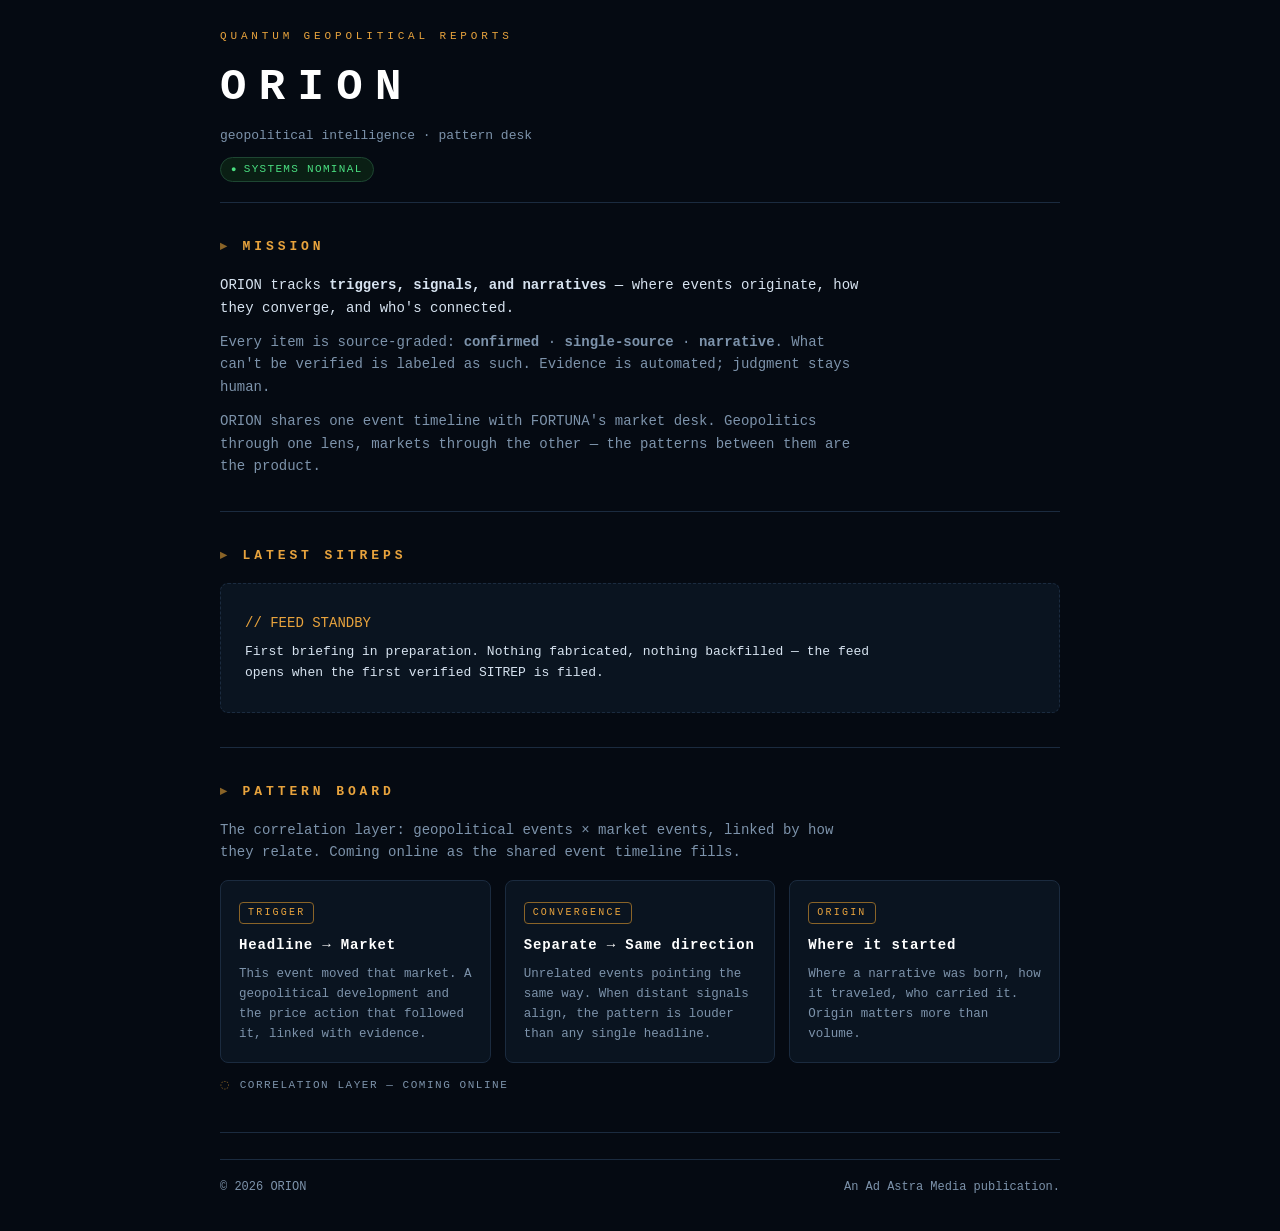
==== index.html @ d3eddeb1 "ORION skeleton: homepage, pattern board, contract, franchise analytics" ====
<!DOCTYPE html>
<html lang="en">
<head>
<meta charset="utf-8">
<meta name="viewport" content="width=device-width, initial-scale=1">
<title>ORION — Quantum Geopolitical Reports</title>
<meta name="description" content="ORION publishes Quantum Geopolitical Reports — tracking triggers, signals, and narratives, and the patterns between world events and market events.">
<link rel="canonical" href="https://ron-delhaye-studios.github.io/orion-reports/">
<meta property="og:title" content="ORION — Quantum Geopolitical Reports">
<meta property="og:description" content="Tracking triggers, signals, and narratives — where events originate, how they converge, who's connected.">
<meta property="og:type" content="website">
<meta property="og:url" content="https://ron-delhaye-studios.github.io/orion-reports/">
<meta property="og:site_name" content="ORION">
<meta name="twitter:card" content="summary">
<meta name="theme-color" content="#050a12">
<meta name="robots" content="index,follow">
<style>
:root{
  --bg:#050a12; --bg2:#0a1420; --line:#1b2b3f; --ink:#d7e3f0;
  --dim:#7d93ab; --amber:#e8a33d; --amber-dim:#8a6428; --green:#4ade80;
}
*{box-sizing:border-box;margin:0;padding:0}
body{background:var(--bg);color:var(--ink);
  font-family:ui-monospace,SFMono-Regular,Menlo,Consolas,monospace;
  line-height:1.6;min-height:100vh;display:flex;flex-direction:column}
.wrap{max-width:880px;margin:0 auto;padding:0 20px;width:100%}
/* masthead */
header{border-bottom:1px solid var(--line);padding:28px 0 20px}
.kicker{color:var(--amber);font-size:11px;letter-spacing:.35em;text-transform:uppercase}
h1{font-size:44px;letter-spacing:.28em;margin:6px 0 4px;color:#fff}
.sub{color:var(--dim);font-size:13px}
.status{display:inline-block;margin-top:10px;font-size:11px;color:var(--green);
  border:1px solid #1e4632;background:#0a1f14;padding:3px 10px;border-radius:20px;
  letter-spacing:.12em}
.status::before{content:"●";margin-right:6px;font-size:9px}
/* sections */
section{padding:34px 0;border-bottom:1px solid var(--line)}
h2{font-size:13px;letter-spacing:.3em;text-transform:uppercase;color:var(--amber);
  margin-bottom:16px}
h2::before{content:"▸ ";color:var(--amber-dim)}
p{font-size:14px;color:var(--ink);max-width:640px}
p+p{margin-top:12px}
.dim{color:var(--dim)}
/* empty state */
.empty{border:1px dashed var(--line);border-radius:8px;padding:28px 24px;
  background:var(--bg2);margin-top:8px}
.empty .t{color:var(--amber);font-size:14px;margin-bottom:8px}
.empty p{font-size:13px}
/* pattern board */
.board{display:grid;grid-template-columns:repeat(auto-fit,minmax(220px,1fr));
  gap:14px;margin-top:8px}
.card{border:1px solid var(--line);border-radius:8px;padding:18px;
  background:var(--bg2)}
.card .tag{display:inline-block;font-size:10px;letter-spacing:.22em;
  color:var(--amber);border:1px solid var(--amber-dim);border-radius:4px;
  padding:2px 8px;margin-bottom:10px;text-transform:uppercase}
.card h3{font-size:14px;color:#fff;margin-bottom:8px;letter-spacing:.06em}
.card p{font-size:12.5px;color:var(--dim)}
.badge{display:inline-block;margin-top:14px;font-size:11px;color:var(--dim);
  letter-spacing:.14em;text-transform:uppercase}
.badge::before{content:"◌ ";color:var(--amber-dim)}
/* footer */
footer{margin-top:auto;padding:26px 0 34px;color:var(--dim);font-size:12px}
footer .rule{border-top:1px solid var(--line);padding-top:18px;
  display:flex;justify-content:space-between;flex-wrap:wrap;gap:8px}
a{color:var(--amber)}
@media(max-width:560px){h1{font-size:32px;letter-spacing:.2em}}
</style>
<script src="assets/js/analytics-config.js" defer></script>
<script src="assets/js/analytics.js" defer></script>
</head>
<body>
<div class="wrap">

<header>
  <div class="kicker">Quantum Geopolitical Reports</div>
  <h1>ORION</h1>
  <div class="sub">geopolitical intelligence · pattern desk</div>
  <div><span class="status">SYSTEMS NOMINAL</span></div>
</header>

<section>
  <h2>Mission</h2>
  <p>ORION tracks <strong>triggers, signals, and narratives</strong> — where events originate, how they converge, and who's connected.</p>
  <p class="dim">Every item is source-graded: <strong>confirmed</strong> · <strong>single-source</strong> · <strong>narrative</strong>. What can't be verified is labeled as such. Evidence is automated; judgment stays human.</p>
  <p class="dim">ORION shares one event timeline with FORTUNA's market desk. Geopolitics through one lens, markets through the other — the patterns between them are the product.</p>
</section>

<section>
  <h2>Latest SITREPs</h2>
  <div class="empty">
    <div class="t">// FEED STANDBY</div>
    <p>First briefing in preparation. Nothing fabricated, nothing backfilled — the feed opens when the first verified SITREP is filed.</p>
  </div>
</section>

<section>
  <h2>Pattern Board</h2>
  <p class="dim" style="margin-bottom:16px">The correlation layer: geopolitical events × market events, linked by how they relate. Coming online as the shared event timeline fills.</p>
  <div class="board">
    <div class="card">
      <span class="tag">Trigger</span>
      <h3>Headline → Market</h3>
      <p>This event moved that market. A geopolitical development and the price action that followed it, linked with evidence.</p>
    </div>
    <div class="card">
      <span class="tag">Convergence</span>
      <h3>Separate → Same direction</h3>
      <p>Unrelated events pointing the same way. When distant signals align, the pattern is louder than any single headline.</p>
    </div>
    <div class="card">
      <span class="tag">Origin</span>
      <h3>Where it started</h3>
      <p>Where a narrative was born, how it traveled, who carried it. Origin matters more than volume.</p>
    </div>
  </div>
  <div><span class="badge">Correlation layer — coming online</span></div>
</section>

</div>
<footer>
  <div class="wrap">
    <div class="rule">
      <span>© 2026 ORION</span>
      <span>An Ad Astra Media publication.</span>
    </div>
  </div>
</footer>
</body>
</html>
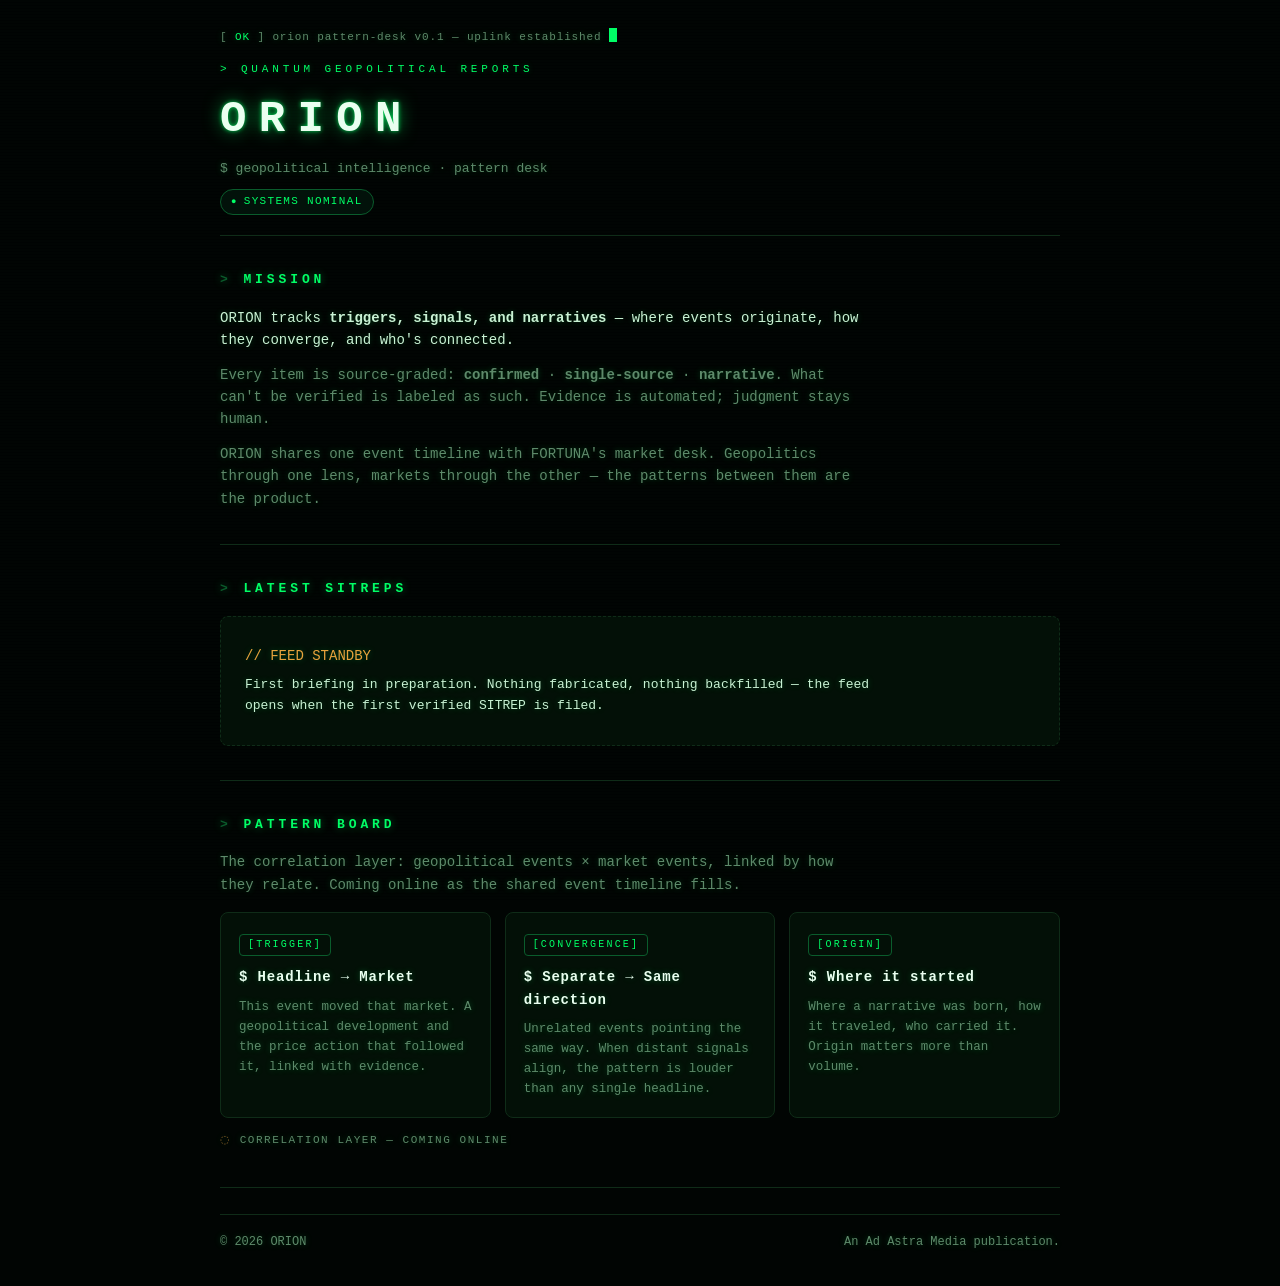
==== commit 12fbff22: "Matrix restyle: digital rain canvas, green phosphor terminal aesthetic" ====
--- a/index.html
+++ b/index.html
@@ -16,28 +16,45 @@
 <meta name="robots" content="index,follow">
 <style>
 :root{
-  --bg:#050a12; --bg2:#0a1420; --line:#1b2b3f; --ink:#d7e3f0;
-  --dim:#7d93ab; --amber:#e8a33d; --amber-dim:#8a6428; --green:#4ade80;
+  --bg:#010503; --bg2:#031007; --line:#0f2c18; --ink:#c9f2d4;
+  --dim:#5d8a6a; --amber:#e8a33d; --amber-dim:#8a6428; --green:#00ff66;
+  --green-dim:#0a5c2c;
 }
 *{box-sizing:border-box;margin:0;padding:0}
-body{background:var(--bg);color:var(--ink);
-  font-family:ui-monospace,SFMono-Regular,Menlo,Consolas,monospace;
-  line-height:1.6;min-height:100vh;display:flex;flex-direction:column}
+html{background:var(--bg)}
+body{background:transparent;color:var(--ink);
+  font-family:ui-monospace,SFMono-Regular,Menlo,Consolas,"Liberation Mono",monospace;
+  line-height:1.6;min-height:100vh;display:flex;flex-direction:column;
+  text-shadow:0 0 6px rgba(0,255,102,.25)}
+/* digital rain */
+#rain{position:fixed;inset:0;z-index:-2;opacity:.5}
+body::after{content:"";position:fixed;inset:0;z-index:-1;pointer-events:none;
+  background:repeating-linear-gradient(0deg,rgba(0,0,0,.22) 0 1px,transparent 1px 3px)}
 .wrap{max-width:880px;margin:0 auto;padding:0 20px;width:100%}
+/* boot line */
+.boot{font-size:11px;color:var(--dim);letter-spacing:.08em;margin-bottom:14px}
+.boot .ok{color:var(--green)}
+.cursor{display:inline-block;width:8px;height:14px;background:var(--green);
+  vertical-align:-2px;animation:blink 1.1s steps(1) infinite}
+@keyframes blink{50%{opacity:0}}
+@media (prefers-reduced-motion:reduce){.cursor{animation:none}}
 /* masthead */
 header{border-bottom:1px solid var(--line);padding:28px 0 20px}
-.kicker{color:var(--amber);font-size:11px;letter-spacing:.35em;text-transform:uppercase}
-h1{font-size:44px;letter-spacing:.28em;margin:6px 0 4px;color:#fff}
+.kicker{color:var(--green);font-size:11px;letter-spacing:.35em;text-transform:uppercase}
+.kicker::before{content:"> "}
+h1{font-size:44px;letter-spacing:.28em;margin:6px 0 4px;color:#eafff0;
+  text-shadow:0 0 18px rgba(0,255,102,.55),0 0 4px rgba(0,255,102,.8)}
 .sub{color:var(--dim);font-size:13px}
+.sub::before{content:"$ "}
 .status{display:inline-block;margin-top:10px;font-size:11px;color:var(--green);
-  border:1px solid #1e4632;background:#0a1f14;padding:3px 10px;border-radius:20px;
-  letter-spacing:.12em}
+  border:1px solid var(--green-dim);background:#02120a;padding:3px 10px;border-radius:20px;
+  letter-spacing:.12em;text-shadow:none}
 .status::before{content:"●";margin-right:6px;font-size:9px}
 /* sections */
 section{padding:34px 0;border-bottom:1px solid var(--line)}
-h2{font-size:13px;letter-spacing:.3em;text-transform:uppercase;color:var(--amber);
-  margin-bottom:16px}
-h2::before{content:"▸ ";color:var(--amber-dim)}
+h2{font-size:13px;letter-spacing:.3em;text-transform:uppercase;color:var(--green);
+  margin-bottom:16px;text-shadow:0 0 8px rgba(0,255,102,.4)}
+h2::before{content:"> ";color:var(--green-dim)}
 p{font-size:14px;color:var(--ink);max-width:640px}
 p+p{margin-top:12px}
 .dim{color:var(--dim)}
@@ -52,9 +69,11 @@
 .card{border:1px solid var(--line);border-radius:8px;padding:18px;
   background:var(--bg2)}
 .card .tag{display:inline-block;font-size:10px;letter-spacing:.22em;
-  color:var(--amber);border:1px solid var(--amber-dim);border-radius:4px;
-  padding:2px 8px;margin-bottom:10px;text-transform:uppercase}
-.card h3{font-size:14px;color:#fff;margin-bottom:8px;letter-spacing:.06em}
+  color:var(--green);border:1px solid var(--green-dim);border-radius:4px;
+  padding:2px 8px;margin-bottom:10px;text-transform:uppercase;text-shadow:none}
+.card .tag::before{content:"["}.card .tag::after{content:"]"}
+.card h3{font-size:14px;color:#eafff0;margin-bottom:8px;letter-spacing:.06em}
+.card h3::before{content:"$ "}
 .card p{font-size:12.5px;color:var(--dim)}
 .badge{display:inline-block;margin-top:14px;font-size:11px;color:var(--dim);
   letter-spacing:.14em;text-transform:uppercase}
@@ -63,16 +82,45 @@
 footer{margin-top:auto;padding:26px 0 34px;color:var(--dim);font-size:12px}
 footer .rule{border-top:1px solid var(--line);padding-top:18px;
   display:flex;justify-content:space-between;flex-wrap:wrap;gap:8px}
-a{color:var(--amber)}
+a{color:var(--green)}
+::selection{background:var(--green-dim);color:#eafff0}
 @media(max-width:560px){h1{font-size:32px;letter-spacing:.2em}}
 </style>
+<script>
+/* digital rain — decorative, pauses when tab hidden or reduced-motion */
+(function(){
+  if(matchMedia("(prefers-reduced-motion: reduce)").matches) return;
+  var c=document.getElementById("rain"),x=c.getContext("2d"),drops,fs=14,chars="アイカサタナハマヤラワ0123456789$#*+=<>|",
+      W,H,timer=null;
+  function size(){W=c.width=innerWidth;H=c.height=innerHeight;
+    drops=Array(Math.ceil(W/fs)).fill(0).map(function(){return Math.random()*-50;});}
+  function draw(){
+    x.fillStyle="rgba(1,5,3,.08)";x.fillRect(0,0,W,H);
+    x.font=fs+"px monospace";
+    for(var i=0;i<drops.length;i++){
+      var ch=chars[Math.random()*chars.length|0];
+      x.fillStyle=i%9===0?"#eafff0":"#00c94f";
+      x.fillText(ch,i*fs,drops[i]*fs);
+      if(drops[i]*fs>H&&Math.random()>.976)drops[i]=0;
+      drops[i]++;
+    }
+  }
+  size();addEventListener("resize",size);
+  function go(){if(!timer)timer=setInterval(draw,66);}
+  function stop(){clearInterval(timer);timer=null;}
+  document.addEventListener("visibilitychange",function(){document.hidden?stop():go();});
+  go();
+})();
+</script>
 <script src="assets/js/analytics-config.js" defer></script>
 <script src="assets/js/analytics.js" defer></script>
 </head>
 <body>
+<canvas id="rain" aria-hidden="true"></canvas>
 <div class="wrap">
 
 <header>
+  <div class="boot">[ <span class="ok">OK</span> ] orion pattern-desk v0.1 — uplink established <span class="cursor"></span></div>
   <div class="kicker">Quantum Geopolitical Reports</div>
   <h1>ORION</h1>
   <div class="sub">geopolitical intelligence · pattern desk</div>
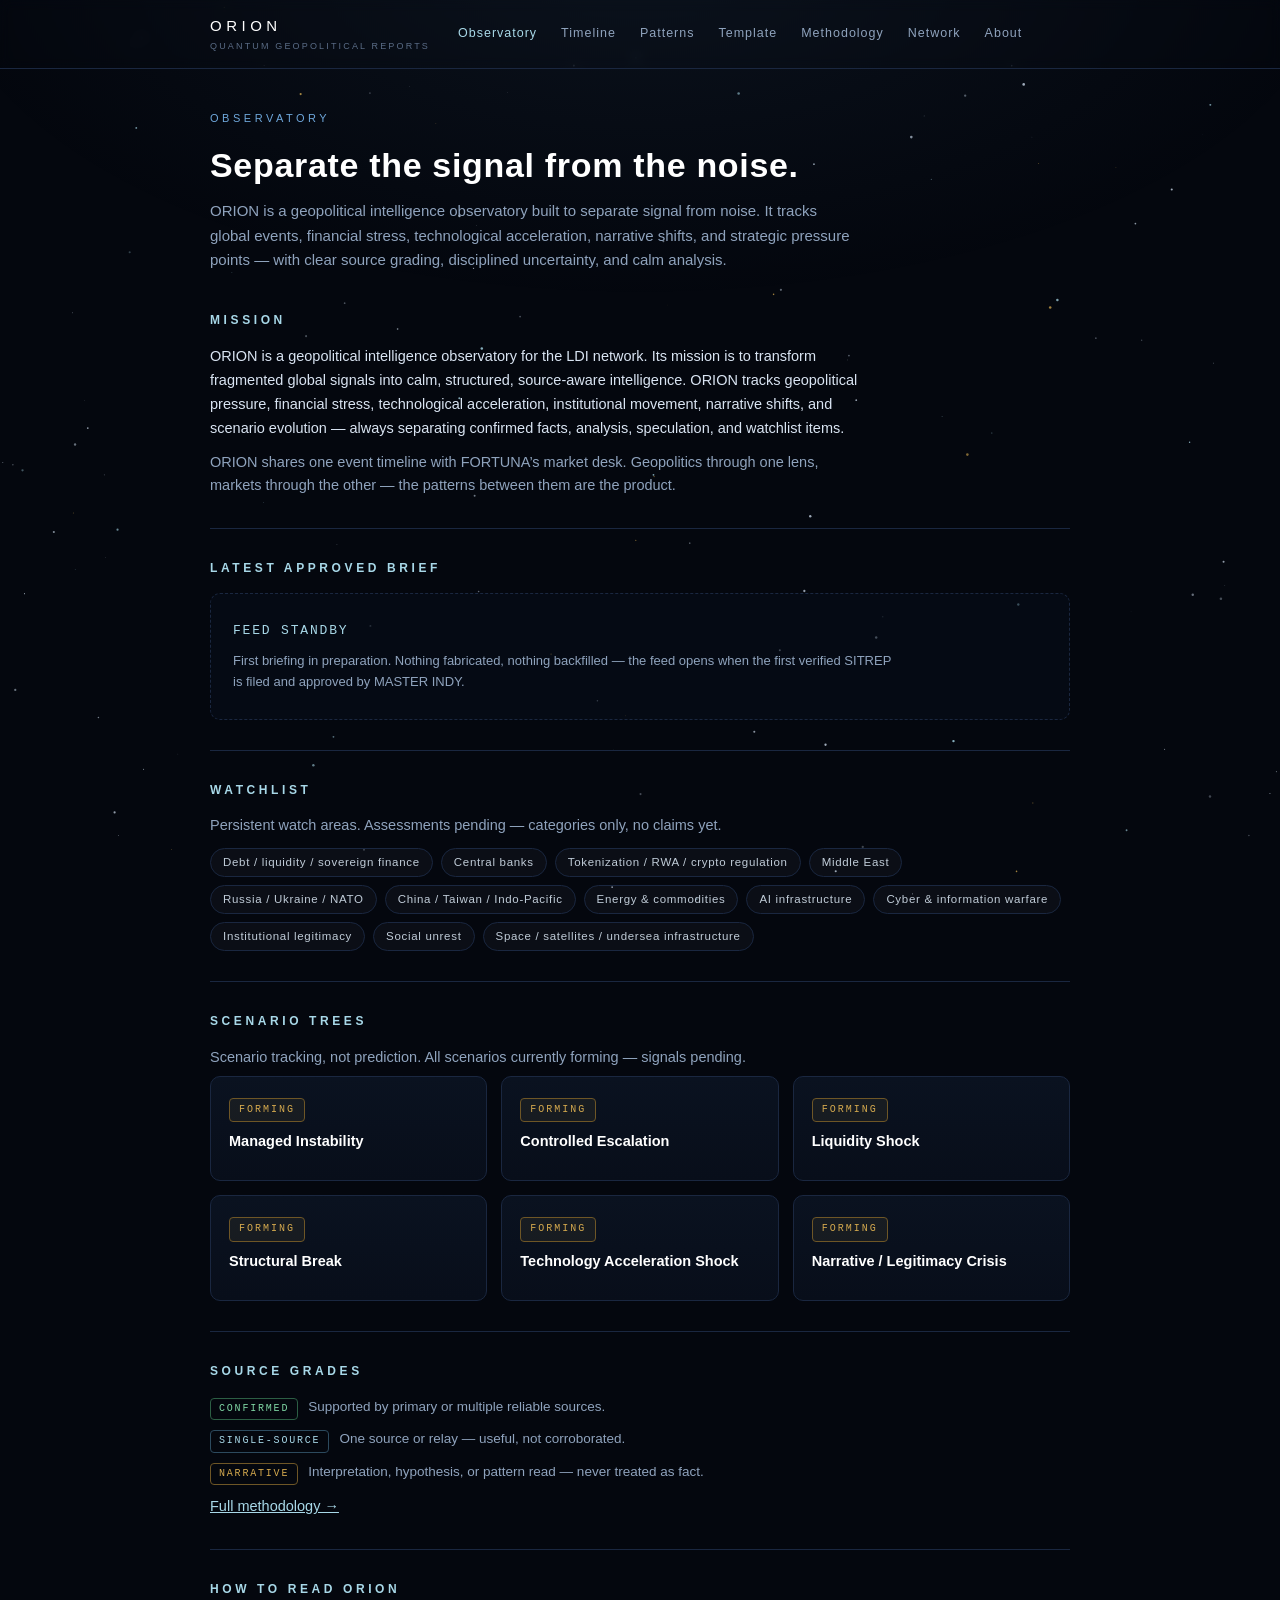
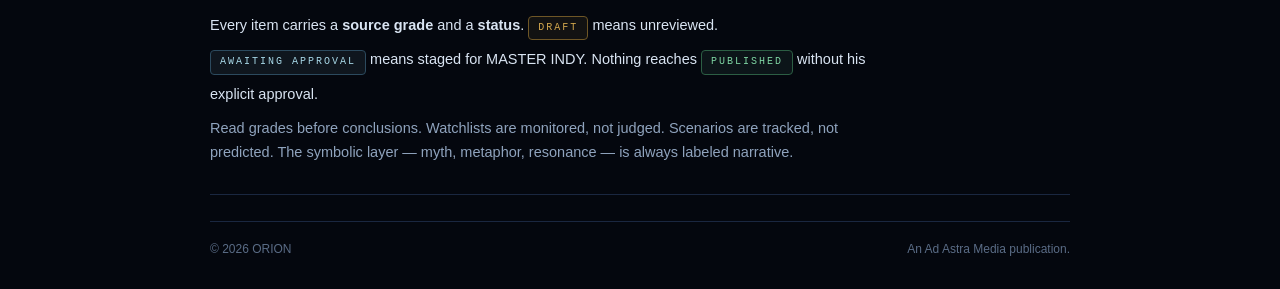
==== commit ec21a857: "ORION observatory build: celestial restyle, 7 pages, timeline/events.json, status system, methodolog" ====
--- a/index.html
+++ b/index.html
@@ -4,175 +4,111 @@
 <meta charset="utf-8">
 <meta name="viewport" content="width=device-width, initial-scale=1">
 <title>ORION — Quantum Geopolitical Reports</title>
-<meta name="description" content="ORION publishes Quantum Geopolitical Reports — tracking triggers, signals, and narratives, and the patterns between world events and market events.">
+<meta name="description" content="ORION is a geopolitical intelligence observatory: triggers, signals, and narratives, source-graded, with patterns linking world events and market events.">
 <link rel="canonical" href="https://ron-delhaye-studios.github.io/orion-reports/">
 <meta property="og:title" content="ORION — Quantum Geopolitical Reports">
-<meta property="og:description" content="Tracking triggers, signals, and narratives — where events originate, how they converge, who's connected.">
+<meta property="og:description" content="ORION is a geopolitical intelligence observatory: triggers, signals, and narratives, source-graded, with patterns linking world events and market events.">
 <meta property="og:type" content="website">
 <meta property="og:url" content="https://ron-delhaye-studios.github.io/orion-reports/">
 <meta property="og:site_name" content="ORION">
 <meta name="twitter:card" content="summary">
-<meta name="theme-color" content="#050a12">
-<meta name="robots" content="index,follow">
-<style>
-:root{
-  --bg:#010503; --bg2:#031007; --line:#0f2c18; --ink:#c9f2d4;
-  --dim:#5d8a6a; --amber:#e8a33d; --amber-dim:#8a6428; --green:#00ff66;
-  --green-dim:#0a5c2c;
-}
-*{box-sizing:border-box;margin:0;padding:0}
-html{background:var(--bg)}
-body{background:transparent;color:var(--ink);
-  font-family:ui-monospace,SFMono-Regular,Menlo,Consolas,"Liberation Mono",monospace;
-  line-height:1.6;min-height:100vh;display:flex;flex-direction:column;
-  text-shadow:0 0 6px rgba(0,255,102,.25)}
-/* digital rain */
-#rain{position:fixed;inset:0;z-index:-2;opacity:.5}
-body::after{content:"";position:fixed;inset:0;z-index:-1;pointer-events:none;
-  background:repeating-linear-gradient(0deg,rgba(0,0,0,.22) 0 1px,transparent 1px 3px)}
-.wrap{max-width:880px;margin:0 auto;padding:0 20px;width:100%}
-/* boot line */
-.boot{font-size:11px;color:var(--dim);letter-spacing:.08em;margin-bottom:14px}
-.boot .ok{color:var(--green)}
-.cursor{display:inline-block;width:8px;height:14px;background:var(--green);
-  vertical-align:-2px;animation:blink 1.1s steps(1) infinite}
-@keyframes blink{50%{opacity:0}}
-@media (prefers-reduced-motion:reduce){.cursor{animation:none}}
-/* masthead */
-header{border-bottom:1px solid var(--line);padding:28px 0 20px}
-.kicker{color:var(--green);font-size:11px;letter-spacing:.35em;text-transform:uppercase}
-.kicker::before{content:"> "}
-h1{font-size:44px;letter-spacing:.28em;margin:6px 0 4px;color:#eafff0;
-  text-shadow:0 0 18px rgba(0,255,102,.55),0 0 4px rgba(0,255,102,.8)}
-.sub{color:var(--dim);font-size:13px}
-.sub::before{content:"$ "}
-.status{display:inline-block;margin-top:10px;font-size:11px;color:var(--green);
-  border:1px solid var(--green-dim);background:#02120a;padding:3px 10px;border-radius:20px;
-  letter-spacing:.12em;text-shadow:none}
-.status::before{content:"●";margin-right:6px;font-size:9px}
-/* sections */
-section{padding:34px 0;border-bottom:1px solid var(--line)}
-h2{font-size:13px;letter-spacing:.3em;text-transform:uppercase;color:var(--green);
-  margin-bottom:16px;text-shadow:0 0 8px rgba(0,255,102,.4)}
-h2::before{content:"> ";color:var(--green-dim)}
-p{font-size:14px;color:var(--ink);max-width:640px}
-p+p{margin-top:12px}
-.dim{color:var(--dim)}
-/* empty state */
-.empty{border:1px dashed var(--line);border-radius:8px;padding:28px 24px;
-  background:var(--bg2);margin-top:8px}
-.empty .t{color:var(--amber);font-size:14px;margin-bottom:8px}
-.empty p{font-size:13px}
-/* pattern board */
-.board{display:grid;grid-template-columns:repeat(auto-fit,minmax(220px,1fr));
-  gap:14px;margin-top:8px}
-.card{border:1px solid var(--line);border-radius:8px;padding:18px;
-  background:var(--bg2)}
-.card .tag{display:inline-block;font-size:10px;letter-spacing:.22em;
-  color:var(--green);border:1px solid var(--green-dim);border-radius:4px;
-  padding:2px 8px;margin-bottom:10px;text-transform:uppercase;text-shadow:none}
-.card .tag::before{content:"["}.card .tag::after{content:"]"}
-.card h3{font-size:14px;color:#eafff0;margin-bottom:8px;letter-spacing:.06em}
-.card h3::before{content:"$ "}
-.card p{font-size:12.5px;color:var(--dim)}
-.badge{display:inline-block;margin-top:14px;font-size:11px;color:var(--dim);
-  letter-spacing:.14em;text-transform:uppercase}
-.badge::before{content:"◌ ";color:var(--amber-dim)}
-/* footer */
-footer{margin-top:auto;padding:26px 0 34px;color:var(--dim);font-size:12px}
-footer .rule{border-top:1px solid var(--line);padding-top:18px;
-  display:flex;justify-content:space-between;flex-wrap:wrap;gap:8px}
-a{color:var(--green)}
-::selection{background:var(--green-dim);color:#eafff0}
-@media(max-width:560px){h1{font-size:32px;letter-spacing:.2em}}
-</style>
+<meta name="theme-color" content="#04070e">
+<link rel="stylesheet" href="assets/css/orion.css">
+<script src="assets/js/analytics-config.js" defer></script>
+<script src="assets/js/analytics.js" defer></script>
+</head>
+<body>
+<canvas id="stars" aria-hidden="true"></canvas>
+<nav class="top"><div class="wrap">
+<a class="brand" href="">ORION<small>QUANTUM GEOPOLITICAL REPORTS</small></a>
+<a class="nl on" href="">Observatory</a><a class="nl" href="timeline/">Timeline</a><a class="nl" href="patterns/">Patterns</a><a class="nl" href="template/">Template</a><a class="nl" href="methodology/">Methodology</a><a class="nl" href="network/">Network</a><a class="nl" href="about/">About</a></div></nav>
+<div class="wrap">
+
+<header class="page">
+  <div class="eyebrow">Observatory</div>
+  <h1>Separate the signal from the noise.</h1>
+  <p class="lede">ORION is a geopolitical intelligence observatory built to separate signal from noise. It tracks global events, financial stress, technological acceleration, narrative shifts, and strategic pressure points &mdash; with clear source grading, disciplined uncertainty, and calm analysis.</p>
+</header>
+<section>
+  <h2>Mission</h2>
+  <p>ORION is a geopolitical intelligence observatory for the LDI network. Its mission is to transform fragmented global signals into calm, structured, source-aware intelligence. ORION tracks geopolitical pressure, financial stress, technological acceleration, institutional movement, narrative shifts, and scenario evolution &mdash; always separating confirmed facts, analysis, speculation, and watchlist items.</p>
+  <p class="dim" style="margin-top:10px">ORION shares one event timeline with FORTUNA&rsquo;s market desk. Geopolitics through one lens, markets through the other &mdash; the patterns between them are the product.</p>
+</section>
+<section>
+  <h2>Latest approved brief</h2>
+  <div class="empty">
+    <div class="t mono">FEED STANDBY</div>
+    <p>First briefing in preparation. Nothing fabricated, nothing backfilled &mdash; the feed opens when the first verified SITREP is filed and approved by MASTER INDY.</p>
+  </div>
+</section>
+<section>
+  <h2>Watchlist</h2>
+  <p class="dim">Persistent watch areas. Assessments pending &mdash; categories only, no claims yet.</p>
+  <div class="chips">
+    <span class="chip">Debt / liquidity / sovereign finance</span>
+    <span class="chip">Central banks</span>
+    <span class="chip">Tokenization / RWA / crypto regulation</span>
+    <span class="chip">Middle East</span>
+    <span class="chip">Russia / Ukraine / NATO</span>
+    <span class="chip">China / Taiwan / Indo-Pacific</span>
+    <span class="chip">Energy &amp; commodities</span>
+    <span class="chip">AI infrastructure</span>
+    <span class="chip">Cyber &amp; information warfare</span>
+    <span class="chip">Institutional legitimacy</span>
+    <span class="chip">Social unrest</span>
+    <span class="chip">Space / satellites / undersea infrastructure</span>
+  </div>
+</section>
+<section>
+  <h2>Scenario trees</h2>
+  <p class="dim">Scenario tracking, not prediction. All scenarios currently forming &mdash; signals pending.</p>
+  <div class="grid">
+    <div class="card"><span class="stag st-draft">Forming</span><h3>Managed Instability</h3></div>
+    <div class="card"><span class="stag st-draft">Forming</span><h3>Controlled Escalation</h3></div>
+    <div class="card"><span class="stag st-draft">Forming</span><h3>Liquidity Shock</h3></div>
+    <div class="card"><span class="stag st-draft">Forming</span><h3>Structural Break</h3></div>
+    <div class="card"><span class="stag st-draft">Forming</span><h3>Technology Acceleration Shock</h3></div>
+    <div class="card"><span class="stag st-draft">Forming</span><h3>Narrative / Legitimacy Crisis</h3></div>
+  </div>
+</section>
+<section>
+  <h2>Source grades</h2>
+  <div class="legend">
+    <div class="row"><span class="grade g-confirmed">Confirmed</span><span>Supported by primary or multiple reliable sources.</span></div>
+    <div class="row"><span class="grade g-single">Single-source</span><span>One source or relay &mdash; useful, not corroborated.</span></div>
+    <div class="row"><span class="grade g-narrative">Narrative</span><span>Interpretation, hypothesis, or pattern read &mdash; never treated as fact.</span></div>
+  </div>
+  <p class="dim" style="margin-top:10px"><a href="../methodology/">Full methodology &rarr;</a></p>
+</section>
+<section>
+  <h2>How to read ORION</h2>
+  <p>Every item carries a <strong>source grade</strong> and a <strong>status</strong>. <span class="stag st-draft">Draft</span> means unreviewed. <span class="stag st-awaiting">Awaiting approval</span> means staged for MASTER INDY. Nothing reaches <span class="stag st-published">Published</span> without his explicit approval.</p>
+  <p class="dim">Read grades before conclusions. Watchlists are monitored, not judged. Scenarios are tracked, not predicted. The symbolic layer &mdash; myth, metaphor, resonance &mdash; is always labeled narrative.</p>
+</section>
+
+</div>
+<footer><div class="wrap"><div class="rule">
+<span>&copy; 2026 ORION</span><span>An Ad Astra Media publication.</span>
+</div></div></footer>
 <script>
-/* digital rain — decorative, pauses when tab hidden or reduced-motion */
+/* starfield — faint twinkling stars, pauses when hidden or reduced-motion */
 (function(){
   if(matchMedia("(prefers-reduced-motion: reduce)").matches) return;
-  var c=document.getElementById("rain"),x=c.getContext("2d"),drops,fs=14,chars="アイカサタナハマヤラワ0123456789$#*+=<>|",
-      W,H,timer=null;
-  function size(){W=c.width=innerWidth;H=c.height=innerHeight;
-    drops=Array(Math.ceil(W/fs)).fill(0).map(function(){return Math.random()*-50;});}
-  function draw(){
-    x.fillStyle="rgba(1,5,3,.08)";x.fillRect(0,0,W,H);
-    x.font=fs+"px monospace";
-    for(var i=0;i<drops.length;i++){
-      var ch=chars[Math.random()*chars.length|0];
-      x.fillStyle=i%9===0?"#eafff0":"#00c94f";
-      x.fillText(ch,i*fs,drops[i]*fs);
-      if(drops[i]*fs>H&&Math.random()>.976)drops[i]=0;
-      drops[i]++;
-    }
-  }
+  var c=document.getElementById("stars"),x=c.getContext("2d"),stars=[],W,H,timer=null,t=0;
+  function size(){W=c.width=innerWidth;H=c.height=innerHeight;stars=[];
+    for(var i=0;i<Math.min(220,W*H/9000);i++)stars.push({x:Math.random()*W,y:Math.random()*H,
+      r:Math.random()*1.1+.2,p:Math.random()*6.28,s:.4+Math.random()*1.2,
+      c:Math.random()<.12?"212,169,78":Math.random()<.25?"168,216,232":"200,214,230"});}
+  function draw(){t+=.016;x.clearRect(0,0,W,H);
+    for(var i=0;i<stars.length;i++){var s=stars[i],a=.25+.55*Math.abs(Math.sin(t*s.s+s.p));
+      x.fillStyle="rgba("+s.c+","+a.toFixed(2)+")";
+      x.beginPath();x.arc(s.x,s.y,s.r,0,6.283);x.fill();}}
   size();addEventListener("resize",size);
-  function go(){if(!timer)timer=setInterval(draw,66);}
+  function go(){if(!timer)timer=setInterval(draw,50);}
   function stop(){clearInterval(timer);timer=null;}
   document.addEventListener("visibilitychange",function(){document.hidden?stop():go();});
   go();
 })();
 </script>
-<script src="assets/js/analytics-config.js" defer></script>
-<script src="assets/js/analytics.js" defer></script>
-</head>
-<body>
-<canvas id="rain" aria-hidden="true"></canvas>
-<div class="wrap">
-
-<header>
-  <div class="boot">[ <span class="ok">OK</span> ] orion pattern-desk v0.1 — uplink established <span class="cursor"></span></div>
-  <div class="kicker">Quantum Geopolitical Reports</div>
-  <h1>ORION</h1>
-  <div class="sub">geopolitical intelligence · pattern desk</div>
-  <div><span class="status">SYSTEMS NOMINAL</span></div>
-</header>
-
-<section>
-  <h2>Mission</h2>
-  <p>ORION tracks <strong>triggers, signals, and narratives</strong> — where events originate, how they converge, and who's connected.</p>
-  <p class="dim">Every item is source-graded: <strong>confirmed</strong> · <strong>single-source</strong> · <strong>narrative</strong>. What can't be verified is labeled as such. Evidence is automated; judgment stays human.</p>
-  <p class="dim">ORION shares one event timeline with FORTUNA's market desk. Geopolitics through one lens, markets through the other — the patterns between them are the product.</p>
-</section>
-
-<section>
-  <h2>Latest SITREPs</h2>
-  <div class="empty">
-    <div class="t">// FEED STANDBY</div>
-    <p>First briefing in preparation. Nothing fabricated, nothing backfilled — the feed opens when the first verified SITREP is filed.</p>
-  </div>
-</section>
-
-<section>
-  <h2>Pattern Board</h2>
-  <p class="dim" style="margin-bottom:16px">The correlation layer: geopolitical events × market events, linked by how they relate. Coming online as the shared event timeline fills.</p>
-  <div class="board">
-    <div class="card">
-      <span class="tag">Trigger</span>
-      <h3>Headline → Market</h3>
-      <p>This event moved that market. A geopolitical development and the price action that followed it, linked with evidence.</p>
-    </div>
-    <div class="card">
-      <span class="tag">Convergence</span>
-      <h3>Separate → Same direction</h3>
-      <p>Unrelated events pointing the same way. When distant signals align, the pattern is louder than any single headline.</p>
-    </div>
-    <div class="card">
-      <span class="tag">Origin</span>
-      <h3>Where it started</h3>
-      <p>Where a narrative was born, how it traveled, who carried it. Origin matters more than volume.</p>
-    </div>
-  </div>
-  <div><span class="badge">Correlation layer — coming online</span></div>
-</section>
-
-</div>
-<footer>
-  <div class="wrap">
-    <div class="rule">
-      <span>© 2026 ORION</span>
-      <span>An Ad Astra Media publication.</span>
-    </div>
-  </div>
-</footer>
 </body>
-</html>
+</html>
--- a/assets/css/orion.css
+++ b/assets/css/orion.css
@@ -0,0 +1,84 @@
+
+:root{
+  --bg:#04070e; --bg2:#080e1a; --card:#0a1220; --line:#1a2740;
+  --ink:#d9e4f2; --dim:#8fa3bd; --faint:#5a6c86;
+  --cyan:#a8d8e8; --blue:#6fa8dc; --silver:#c0ccd8; --gold:#d4a94e;
+  --gold-dim:#6e5626; --green:#7fd6a4;
+}
+*{box-sizing:border-box;margin:0;padding:0}
+html{background:var(--bg)}
+body{background:transparent;color:var(--ink);
+  font-family:-apple-system,BlinkMacSystemFont,"Segoe UI",Inter,Helvetica,Arial,sans-serif;
+  line-height:1.65;min-height:100vh;display:flex;flex-direction:column;font-size:15px}
+#stars{position:fixed;inset:0;z-index:-2}
+body::after{content:"";position:fixed;inset:0;z-index:-1;pointer-events:none;
+  background:radial-gradient(ellipse 80% 55% at 50% -5%,rgba(111,168,220,.07),transparent 70%)}
+.wrap{max-width:900px;margin:0 auto;padding:0 20px;width:100%}
+.mono{font-family:ui-monospace,SFMono-Regular,Menlo,Consolas,monospace}
+/* nav */
+nav.top{border-bottom:1px solid var(--line);backdrop-filter:blur(6px)}
+nav.top .wrap{display:flex;align-items:center;gap:4px;overflow-x:auto;padding-top:14px;padding-bottom:14px}
+.brand{color:#fff;text-decoration:none;letter-spacing:.3em;font-size:15px;margin-right:14px;white-space:nowrap}
+.brand small{display:block;font-size:9px;letter-spacing:.24em;color:var(--faint)}
+nav.top a.nl{color:var(--dim);text-decoration:none;font-size:12.5px;letter-spacing:.08em;
+  padding:6px 10px;border-radius:6px;white-space:nowrap}
+nav.top a.nl:hover{color:var(--cyan);background:rgba(168,216,232,.06)}
+nav.top a.nl.on{color:var(--cyan)}
+/* header */
+header.page{padding:40px 0 8px}
+.eyebrow{font-size:11px;letter-spacing:.32em;text-transform:uppercase;color:var(--blue)}
+h1{font-size:34px;font-weight:600;color:#fff;margin:10px 0 6px;letter-spacing:.02em}
+.lede{color:var(--dim);font-size:15px;max-width:640px}
+/* sections */
+section{padding:30px 0;border-bottom:1px solid var(--line)}
+h2{font-size:12px;letter-spacing:.3em;text-transform:uppercase;color:var(--cyan);margin-bottom:14px}
+h3{font-size:16px;color:#fff;margin:18px 0 8px}
+p{font-size:14.5px;color:var(--ink);max-width:660px}
+p+p{margin-top:10px}
+.dim{color:var(--dim)} .faint{color:var(--faint)} .gold{color:var(--gold)}
+ul.tight{margin:10px 0 0 18px;color:var(--dim);font-size:14px}
+ul.tight li{margin:6px 0}
+/* cards */
+.grid{display:grid;grid-template-columns:repeat(auto-fit,minmax(230px,1fr));gap:14px;margin-top:6px}
+.card{border:1px solid var(--line);border-radius:10px;padding:18px;background:linear-gradient(180deg,var(--card),var(--bg2))}
+.card h3{margin:0 0 8px;font-size:14.5px}
+.card p{font-size:13px;color:var(--dim)}
+.chips{display:flex;flex-wrap:wrap;gap:8px;margin-top:10px}
+.chip{font-size:11.5px;letter-spacing:.06em;color:var(--silver);border:1px solid var(--line);
+  border-radius:20px;padding:4px 12px;background:rgba(192,204,216,.04)}
+/* status tags */
+.stag{display:inline-block;font-size:10px;letter-spacing:.2em;text-transform:uppercase;
+  border-radius:4px;padding:3px 9px;margin-bottom:8px;font-family:ui-monospace,Menlo,monospace}
+.st-draft{color:var(--gold);border:1px solid var(--gold-dim);background:rgba(212,169,78,.07)}
+.st-awaiting{color:var(--cyan);border:1px solid #2c4a5e;background:rgba(168,216,232,.07)}
+.st-approved{color:var(--blue);border:1px solid #2c3e5e;background:rgba(111,168,220,.08)}
+.st-published{color:var(--green);border:1px solid #2c5e44;background:rgba(127,214,164,.07)}
+.grade{display:inline-block;font-size:10px;letter-spacing:.18em;text-transform:uppercase;
+  border-radius:4px;padding:2px 8px;font-family:ui-monospace,Menlo,monospace}
+.g-confirmed{color:var(--green);border:1px solid #2c5e44}
+.g-single{color:var(--cyan);border:1px solid #2c4a5e}
+.g-narrative{color:var(--gold);border:1px solid var(--gold-dim)}
+/* empty + warning */
+.empty{border:1px dashed var(--line);border-radius:10px;padding:26px 22px;background:rgba(8,14,26,.6);margin-top:10px}
+.empty .t{color:var(--cyan);font-size:13px;letter-spacing:.14em;margin-bottom:8px}
+.empty p{font-size:13px;color:var(--dim)}
+.warn{border:1px solid var(--gold-dim);border-radius:10px;padding:18px 20px;
+  background:rgba(212,169,78,.05);margin-top:14px}
+.warn p{font-size:13px;color:var(--gold)}
+.legend{margin-top:12px}
+.legend .row{display:flex;gap:10px;align-items:baseline;margin:8px 0;font-size:13.5px;color:var(--dim)}
+/* template sections */
+.tsec{border:1px solid var(--line);border-radius:10px;padding:18px 20px;margin:12px 0;background:rgba(10,18,32,.5)}
+.tsec h3{margin:0 0 6px;font-size:14px;color:var(--cyan)}
+.tsec h3 .n{color:var(--faint);margin-right:8px}
+.tsec p{font-size:13px;color:var(--dim)}
+/* timeline */
+.event{border:1px solid var(--line);border-radius:10px;padding:18px 20px;margin:12px 0;background:var(--card)}
+.event .meta{font-size:11.5px;color:var(--faint);letter-spacing:.06em;margin:8px 0}
+.event .tags{margin-top:8px}
+/* footer */
+footer{margin-top:auto;padding:26px 0 36px;color:var(--faint);font-size:12px}
+footer .rule{border-top:1px solid var(--line);padding-top:18px;display:flex;
+  justify-content:space-between;flex-wrap:wrap;gap:8px}
+a{color:var(--cyan)}
+@media(max-width:560px){h1{font-size:27px}}
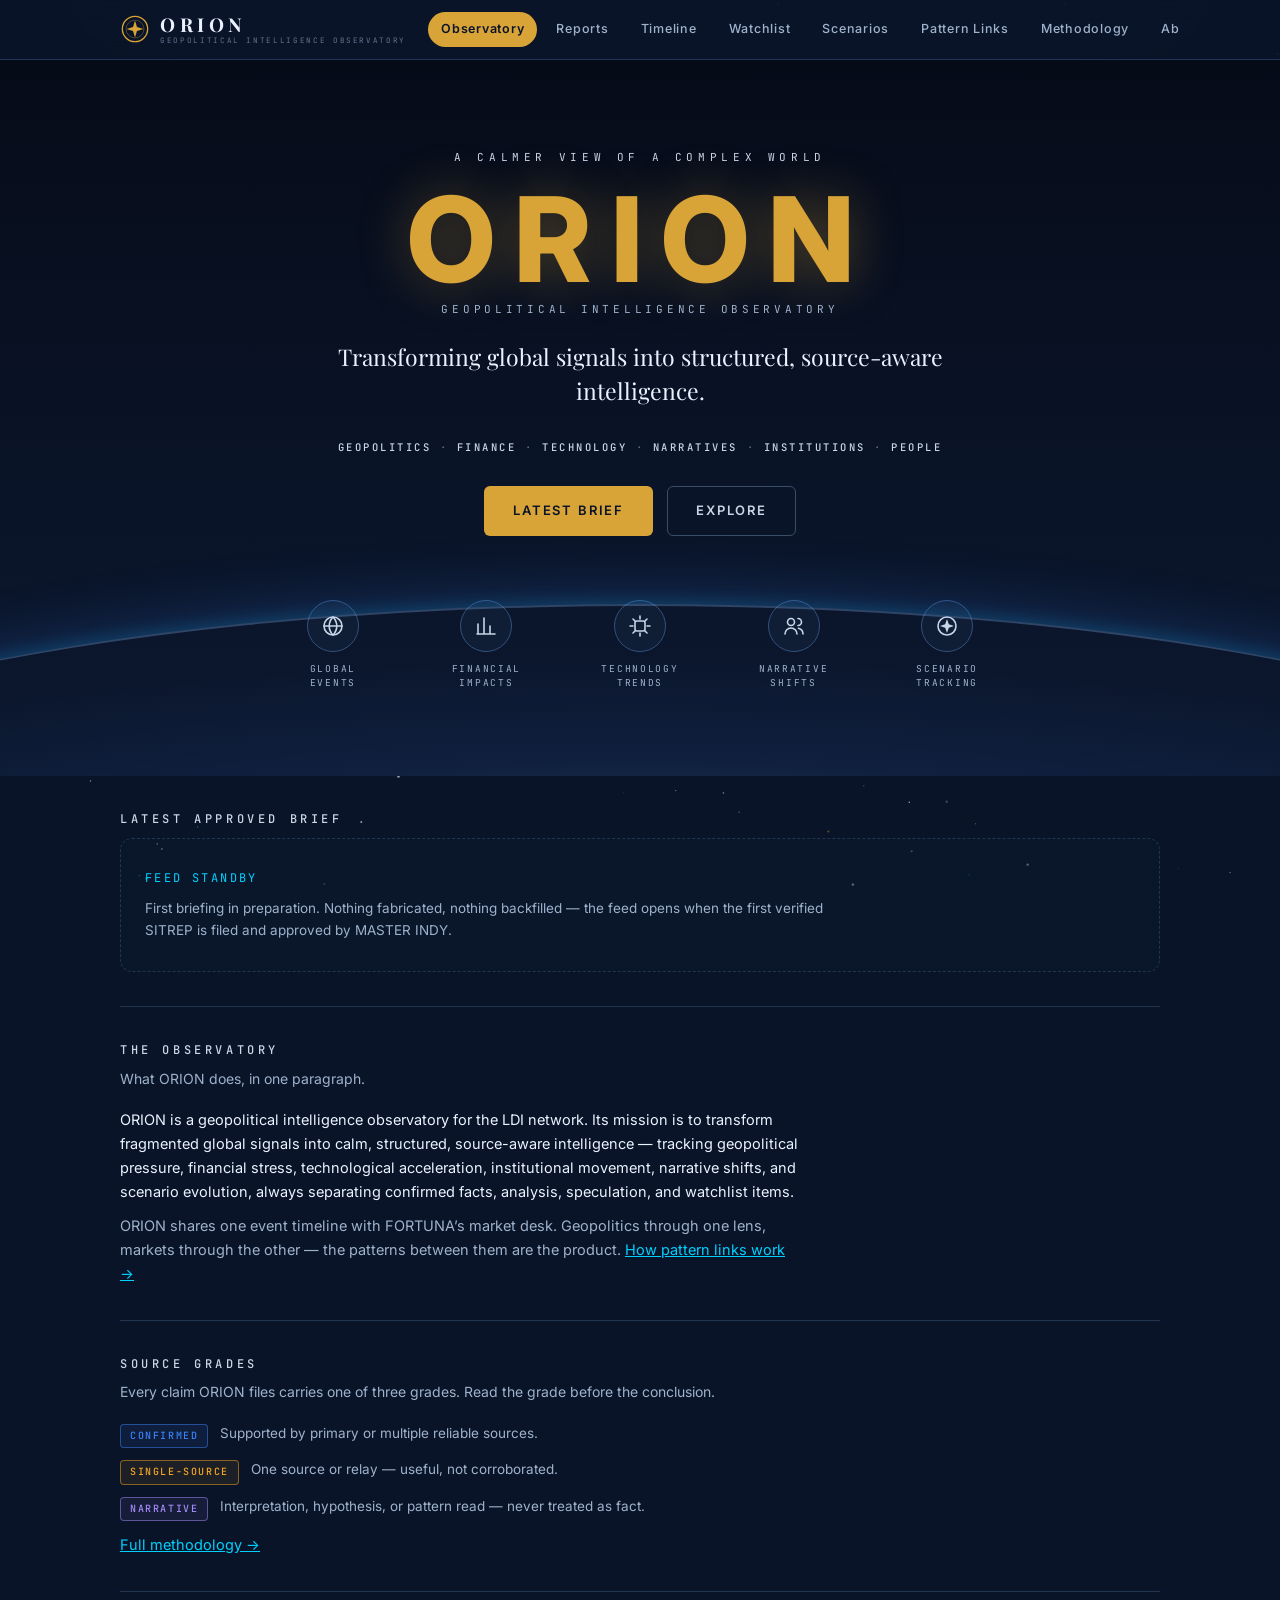
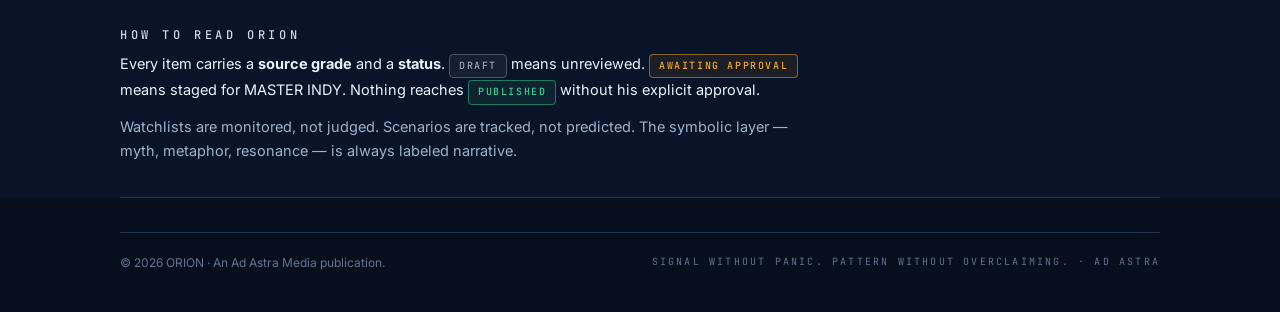
==== commit 71acbb1b: "ORION branding-kit rebuild: Playfair/Inter/JetBrains Mono, kit color tokens, cinematic observatory h" ====
--- a/index.html
+++ b/index.html
@@ -12,7 +12,8 @@
 <meta property="og:url" content="https://ron-delhaye-studios.github.io/orion-reports/">
 <meta property="og:site_name" content="ORION">
 <meta name="twitter:card" content="summary">
-<meta name="theme-color" content="#04070e">
+<meta name="theme-color" content="#0A1428">
+<link rel="preconnect" href="https://fonts.googleapis.com"><link rel="preconnect" href="https://fonts.gstatic.com" crossorigin><link href="https://fonts.googleapis.com/css2?family=Playfair+Display:wght@600;700;800&family=Inter:wght@400;500;600;700&family=JetBrains+Mono:wght@400;500&display=swap" rel="stylesheet">
 <link rel="stylesheet" href="assets/css/orion.css">
 <script src="assets/js/analytics-config.js" defer></script>
 <script src="assets/js/analytics.js" defer></script>
@@ -20,75 +21,63 @@
 <body>
 <canvas id="stars" aria-hidden="true"></canvas>
 <nav class="top"><div class="wrap">
-<a class="brand" href="">ORION<small>QUANTUM GEOPOLITICAL REPORTS</small></a>
-<a class="nl on" href="">Observatory</a><a class="nl" href="timeline/">Timeline</a><a class="nl" href="patterns/">Patterns</a><a class="nl" href="template/">Template</a><a class="nl" href="methodology/">Methodology</a><a class="nl" href="network/">Network</a><a class="nl" href="about/">About</a></div></nav>
+<a class="brand" href=""><svg viewBox="0 0 32 32" fill="none" aria-hidden="true"><circle cx="16" cy="16" r="13.5" stroke="#D9A437" stroke-width="1.4"/><circle cx="16" cy="16" r="9.5" stroke="#D9A437" stroke-width="0.7" opacity="0.5"/><path d="M16 7l2.1 6.9L25 16l-6.9 2.1L16 25l-2.1-6.9L7 16l6.9-2.1z" fill="#D9A437"/></svg><span class="wm">ORION<small>GEOPOLITICAL INTELLIGENCE OBSERVATORY</small></span></a>
+<a class="nl on" href="">Observatory</a><a class="nl" href="reports/">Reports</a><a class="nl" href="timeline/">Timeline</a><a class="nl" href="watchlist/">Watchlist</a><a class="nl" href="watchlist/#scenarios">Scenarios</a><a class="nl" href="patterns/">Pattern Links</a><a class="nl" href="methodology/">Methodology</a><a class="nl" href="about/">About</a></div></nav>
+
+<div class="hero"><div class="limb"></div>
+  <div class="hero-kicker">A calmer view of a complex world</div>
+  <div class="hero-title">ORION</div>
+  <div class="hero-sub">Geopolitical Intelligence Observatory</div>
+  <p class="hero-tag">Transforming global signals into structured, source-aware intelligence.</p>
+  <div class="hero-cats"><b>GEOPOLITICS</b> &middot; <b>FINANCE</b> &middot; <b>TECHNOLOGY</b> &middot; <b>NARRATIVES</b> &middot; <b>INSTITUTIONS</b> &middot; <b>PEOPLE</b></div>
+  <div class="hero-btns">
+    <a class="btn btn-primary" href="reports/">Latest Brief</a>
+    <a class="btn btn-ghost" href="timeline/">Explore</a>
+  </div>
+  <div class="hero-icons">
+    <div class="hicon"><span class="ring"><svg viewBox="0 0 24 24" fill="none" stroke="currentColor" stroke-width="1.6" stroke-linecap="round" stroke-linejoin="round"><circle cx="12" cy="12" r="9"/><path d="M3 12h18M12 3c2.5 2.6 3.8 5.7 3.8 9S14.5 18.4 12 21c-2.5-2.6-3.8-5.7-3.8-9S9.5 5.6 12 3z"/></svg></span><span>Global<br>Events</span></div>
+    <div class="hicon"><span class="ring"><svg viewBox="0 0 24 24" fill="none" stroke="currentColor" stroke-width="1.6" stroke-linecap="round" stroke-linejoin="round"><path d="M4 20V10M10 20V4M16 20v-8M21 20H3"/></svg></span><span>Financial<br>Impacts</span></div>
+    <div class="hicon"><span class="ring"><svg viewBox="0 0 24 24" fill="none" stroke="currentColor" stroke-width="1.6" stroke-linecap="round" stroke-linejoin="round"><rect x="7" y="7" width="10" height="10" rx="2"/><path d="M12 2v3M12 19v3M2 12h3M19 12h3M5 5l2 2M17 17l2 2M19 5l-2 2M7 17l-2 2"/></svg></span><span>Technology<br>Trends</span></div>
+    <div class="hicon"><span class="ring"><svg viewBox="0 0 24 24" fill="none" stroke="currentColor" stroke-width="1.6" stroke-linecap="round" stroke-linejoin="round"><circle cx="9" cy="8" r="3.5"/><path d="M3 20c0-3.3 2.7-6 6-6s6 2.7 6 6M16 4.5a3.5 3.5 0 010 7M21 20c0-2.8-1.9-5.1-4.5-5.8"/></svg></span><span>Narrative<br>Shifts</span></div>
+    <div class="hicon"><span class="ring"><svg viewBox="0 0 24 24" fill="none" stroke="currentColor" stroke-width="1.6" stroke-linecap="round" stroke-linejoin="round"><circle cx="12" cy="12" r="9"/><path d="M12 5l1.8 5.2L19 12l-5.2 1.8L12 19l-1.8-5.2L5 12l5.2-1.8z" fill="currentColor" stroke="none"/></svg></span><span>Scenario<br>Tracking</span></div>
+  </div>
+</div>
+
 <div class="wrap">
 
-<header class="page">
-  <div class="eyebrow">Observatory</div>
-  <h1>Separate the signal from the noise.</h1>
-  <p class="lede">ORION is a geopolitical intelligence observatory built to separate signal from noise. It tracks global events, financial stress, technological acceleration, narrative shifts, and strategic pressure points &mdash; with clear source grading, disciplined uncertainty, and calm analysis.</p>
-</header>
-<section>
-  <h2>Mission</h2>
-  <p>ORION is a geopolitical intelligence observatory for the LDI network. Its mission is to transform fragmented global signals into calm, structured, source-aware intelligence. ORION tracks geopolitical pressure, financial stress, technological acceleration, institutional movement, narrative shifts, and scenario evolution &mdash; always separating confirmed facts, analysis, speculation, and watchlist items.</p>
-  <p class="dim" style="margin-top:10px">ORION shares one event timeline with FORTUNA&rsquo;s market desk. Geopolitics through one lens, markets through the other &mdash; the patterns between them are the product.</p>
-</section>
-<section>
-  <h2>Latest approved brief</h2>
+<section class="blk">
+  <h2 class="sec">Latest approved brief</h2>
   <div class="empty">
-    <div class="t mono">FEED STANDBY</div>
+    <div class="t">FEED STANDBY</div>
     <p>First briefing in preparation. Nothing fabricated, nothing backfilled &mdash; the feed opens when the first verified SITREP is filed and approved by MASTER INDY.</p>
   </div>
 </section>
-<section>
-  <h2>Watchlist</h2>
-  <p class="dim">Persistent watch areas. Assessments pending &mdash; categories only, no claims yet.</p>
-  <div class="chips">
-    <span class="chip">Debt / liquidity / sovereign finance</span>
-    <span class="chip">Central banks</span>
-    <span class="chip">Tokenization / RWA / crypto regulation</span>
-    <span class="chip">Middle East</span>
-    <span class="chip">Russia / Ukraine / NATO</span>
-    <span class="chip">China / Taiwan / Indo-Pacific</span>
-    <span class="chip">Energy &amp; commodities</span>
-    <span class="chip">AI infrastructure</span>
-    <span class="chip">Cyber &amp; information warfare</span>
-    <span class="chip">Institutional legitimacy</span>
-    <span class="chip">Social unrest</span>
-    <span class="chip">Space / satellites / undersea infrastructure</span>
+<section class="blk">
+  <h2 class="sec">The observatory</h2>
+  <p class="sub">What ORION does, in one paragraph.</p>
+  <p>ORION is a geopolitical intelligence observatory for the LDI network. Its mission is to transform fragmented global signals into calm, structured, source-aware intelligence &mdash; tracking geopolitical pressure, financial stress, technological acceleration, institutional movement, narrative shifts, and scenario evolution, always separating confirmed facts, analysis, speculation, and watchlist items.</p>
+  <p class="dim" style="margin-top:10px">ORION shares one event timeline with FORTUNA&rsquo;s market desk. Geopolitics through one lens, markets through the other &mdash; the patterns between them are the product. <a href="patterns/">How pattern links work &rarr;</a></p>
+</section>
+<section class="blk">
+  <h2 class="sec">Source grades</h2>
+  <p class="sub">Every claim ORION files carries one of three grades. Read the grade before the conclusion.</p>
+  <div class="legend">
+    <div class="row"><span class="badge g-confirmed">Confirmed</span><span>Supported by primary or multiple reliable sources.</span></div>
+    <div class="row"><span class="badge g-single">Single-source</span><span>One source or relay &mdash; useful, not corroborated.</span></div>
+    <div class="row"><span class="badge g-narrative">Narrative</span><span>Interpretation, hypothesis, or pattern read &mdash; never treated as fact.</span></div>
   </div>
+  <p class="dim" style="margin-top:12px"><a href="methodology/">Full methodology &rarr;</a></p>
 </section>
-<section>
-  <h2>Scenario trees</h2>
-  <p class="dim">Scenario tracking, not prediction. All scenarios currently forming &mdash; signals pending.</p>
-  <div class="grid">
-    <div class="card"><span class="stag st-draft">Forming</span><h3>Managed Instability</h3></div>
-    <div class="card"><span class="stag st-draft">Forming</span><h3>Controlled Escalation</h3></div>
-    <div class="card"><span class="stag st-draft">Forming</span><h3>Liquidity Shock</h3></div>
-    <div class="card"><span class="stag st-draft">Forming</span><h3>Structural Break</h3></div>
-    <div class="card"><span class="stag st-draft">Forming</span><h3>Technology Acceleration Shock</h3></div>
-    <div class="card"><span class="stag st-draft">Forming</span><h3>Narrative / Legitimacy Crisis</h3></div>
-  </div>
-</section>
-<section>
-  <h2>Source grades</h2>
-  <div class="legend">
-    <div class="row"><span class="grade g-confirmed">Confirmed</span><span>Supported by primary or multiple reliable sources.</span></div>
-    <div class="row"><span class="grade g-single">Single-source</span><span>One source or relay &mdash; useful, not corroborated.</span></div>
-    <div class="row"><span class="grade g-narrative">Narrative</span><span>Interpretation, hypothesis, or pattern read &mdash; never treated as fact.</span></div>
-  </div>
-  <p class="dim" style="margin-top:10px"><a href="../methodology/">Full methodology &rarr;</a></p>
-</section>
-<section>
-  <h2>How to read ORION</h2>
-  <p>Every item carries a <strong>source grade</strong> and a <strong>status</strong>. <span class="stag st-draft">Draft</span> means unreviewed. <span class="stag st-awaiting">Awaiting approval</span> means staged for MASTER INDY. Nothing reaches <span class="stag st-published">Published</span> without his explicit approval.</p>
-  <p class="dim">Read grades before conclusions. Watchlists are monitored, not judged. Scenarios are tracked, not predicted. The symbolic layer &mdash; myth, metaphor, resonance &mdash; is always labeled narrative.</p>
+<section class="blk">
+  <h2 class="sec">How to read ORION</h2>
+  <p>Every item carries a <strong>source grade</strong> and a <strong>status</strong>. <span class="badge st-draft">Draft</span> means unreviewed. <span class="badge st-awaiting">Awaiting approval</span> means staged for MASTER INDY. Nothing reaches <span class="badge st-published">Published</span> without his explicit approval.</p>
+  <p class="dim" style="margin-top:10px">Watchlists are monitored, not judged. Scenarios are tracked, not predicted. The symbolic layer &mdash; myth, metaphor, resonance &mdash; is always labeled narrative.</p>
 </section>
 
 </div>
 <footer><div class="wrap"><div class="rule">
-<span>&copy; 2026 ORION</span><span>An Ad Astra Media publication.</span>
+<span>&copy; 2026 ORION &middot; An Ad Astra Media publication.</span>
+<span class="tag">Signal without panic. Pattern without overclaiming. &middot; AD ASTRA</span>
 </div></div></footer>
 <script>
 /* starfield — faint twinkling stars, pauses when hidden or reduced-motion */
@@ -96,11 +85,11 @@
   if(matchMedia("(prefers-reduced-motion: reduce)").matches) return;
   var c=document.getElementById("stars"),x=c.getContext("2d"),stars=[],W,H,timer=null,t=0;
   function size(){W=c.width=innerWidth;H=c.height=innerHeight;stars=[];
-    for(var i=0;i<Math.min(220,W*H/9000);i++)stars.push({x:Math.random()*W,y:Math.random()*H,
-      r:Math.random()*1.1+.2,p:Math.random()*6.28,s:.4+Math.random()*1.2,
-      c:Math.random()<.12?"212,169,78":Math.random()<.25?"168,216,232":"200,214,230"});}
+    for(var i=0;i<Math.min(240,W*H/8500);i++)stars.push({x:Math.random()*W,y:Math.random()*H,
+      r:Math.random()*1.2+.2,p:Math.random()*6.28,s:.4+Math.random()*1.2,
+      c:Math.random()<.12?"217,164,55":Math.random()<.25?"0,209,255":"201,214,232"});}
   function draw(){t+=.016;x.clearRect(0,0,W,H);
-    for(var i=0;i<stars.length;i++){var s=stars[i],a=.25+.55*Math.abs(Math.sin(t*s.s+s.p));
+    for(var i=0;i<stars.length;i++){var s=stars[i],a=.22+.55*Math.abs(Math.sin(t*s.s+s.p));
       x.fillStyle="rgba("+s.c+","+a.toFixed(2)+")";
       x.beginPath();x.arc(s.x,s.y,s.r,0,6.283);x.fill();}}
   size();addEventListener("resize",size);
--- a/assets/css/orion.css
+++ b/assets/css/orion.css
@@ -1,84 +1,201 @@
 
 :root{
-  --bg:#04070e; --bg2:#080e1a; --card:#0a1220; --line:#1a2740;
-  --ink:#d9e4f2; --dim:#8fa3bd; --faint:#5a6c86;
-  --cyan:#a8d8e8; --blue:#6fa8dc; --silver:#c0ccd8; --gold:#d4a94e;
-  --gold-dim:#6e5626; --green:#7fd6a4;
+  --midnight:#0A1428; --obsidian:#0B1B2E; --slate:#162A44;
+  --silver:#C9D6E8; --moon:#EAF2FF; --gold:#D9A437;
+  --cyan:#00D1FF; --electric:#3B82F6; --indigo:#4B5CF6; --red:#EF4444;
+  --green:#34D399; --purple:#A78BFA; --amber:#F5A623; --gray:#9AA3B2;
+  --bg:var(--midnight); --card:#0D1830; --card2:#0B1528; --line:#22344F;
+  --ink:var(--moon); --dim:#9FB2CC; --faint:#64748F;
 }
 *{box-sizing:border-box;margin:0;padding:0}
-html{background:var(--bg)}
-body{background:transparent;color:var(--ink);
-  font-family:-apple-system,BlinkMacSystemFont,"Segoe UI",Inter,Helvetica,Arial,sans-serif;
-  line-height:1.65;min-height:100vh;display:flex;flex-direction:column;font-size:15px}
-#stars{position:fixed;inset:0;z-index:-2}
-body::after{content:"";position:fixed;inset:0;z-index:-1;pointer-events:none;
-  background:radial-gradient(ellipse 80% 55% at 50% -5%,rgba(111,168,220,.07),transparent 70%)}
-.wrap{max-width:900px;margin:0 auto;padding:0 20px;width:100%}
-.mono{font-family:ui-monospace,SFMono-Regular,Menlo,Consolas,monospace}
-/* nav */
-nav.top{border-bottom:1px solid var(--line);backdrop-filter:blur(6px)}
-nav.top .wrap{display:flex;align-items:center;gap:4px;overflow-x:auto;padding-top:14px;padding-bottom:14px}
-.brand{color:#fff;text-decoration:none;letter-spacing:.3em;font-size:15px;margin-right:14px;white-space:nowrap}
-.brand small{display:block;font-size:9px;letter-spacing:.24em;color:var(--faint)}
-nav.top a.nl{color:var(--dim);text-decoration:none;font-size:12.5px;letter-spacing:.08em;
-  padding:6px 10px;border-radius:6px;white-space:nowrap}
-nav.top a.nl:hover{color:var(--cyan);background:rgba(168,216,232,.06)}
-nav.top a.nl.on{color:var(--cyan)}
-/* header */
-header.page{padding:40px 0 8px}
-.eyebrow{font-size:11px;letter-spacing:.32em;text-transform:uppercase;color:var(--blue)}
-h1{font-size:34px;font-weight:600;color:#fff;margin:10px 0 6px;letter-spacing:.02em}
-.lede{color:var(--dim);font-size:15px;max-width:640px}
-/* sections */
-section{padding:30px 0;border-bottom:1px solid var(--line)}
-h2{font-size:12px;letter-spacing:.3em;text-transform:uppercase;color:var(--cyan);margin-bottom:14px}
-h3{font-size:16px;color:#fff;margin:18px 0 8px}
-p{font-size:14.5px;color:var(--ink);max-width:660px}
-p+p{margin-top:10px}
+html{background:var(--midnight);scroll-behavior:smooth}
+body{background:transparent;color:var(--ink);font-family:Inter,-apple-system,"Segoe UI",Helvetica,Arial,sans-serif;
+  line-height:1.65;min-height:100vh;display:flex;flex-direction:column;font-size:15px;
+  -webkit-font-smoothing:antialiased}
+#stars{position:fixed;inset:0;z-index:-3}
+body::before{content:"";position:fixed;inset:0;z-index:-2;pointer-events:none;
+  background:radial-gradient(ellipse 90% 60% at 50% -10%,rgba(59,130,246,.08),transparent 70%)}
+h1,h2,h3,.serif{font-family:"Playfair Display",Georgia,serif}
+.mono{font-family:"JetBrains Mono",ui-monospace,Menlo,Consolas,monospace}
+.wrap{max-width:1080px;margin:0 auto;padding:0 20px;width:100%}
+/* ---------- nav ---------- */
+nav.top{border-bottom:1px solid var(--line);background:rgba(10,20,40,.82);backdrop-filter:blur(10px);
+  position:sticky;top:0;z-index:50}
+nav.top .wrap{display:flex;align-items:center;gap:6px;overflow-x:auto;padding-top:12px;padding-bottom:12px;scrollbar-width:none}
+nav.top .wrap::-webkit-scrollbar{display:none}
+.brand{display:flex;align-items:center;gap:10px;text-decoration:none;margin-right:16px;white-space:nowrap;flex:none}
+.brand svg{width:30px;height:30px}
+.brand .wm{font-family:"Playfair Display",serif;font-weight:700;font-size:19px;letter-spacing:.24em;color:var(--moon);line-height:1}
+.brand .wm small{display:block;font-family:"JetBrains Mono",monospace;font-weight:400;font-size:7.5px;letter-spacing:.22em;color:var(--faint);margin-top:3px}
+nav.top a.nl{color:var(--dim);text-decoration:none;font-size:12.5px;font-weight:500;letter-spacing:.06em;
+  padding:7px 13px;border-radius:20px;white-space:nowrap;flex:none;transition:all .18s}
+nav.top a.nl:hover{color:var(--moon)}
+nav.top a.nl.on{background:var(--gold);color:#0A1428;font-weight:600}
+/* ---------- page header ---------- */
+header.page{padding:52px 0 10px}
+.eyebrow{font-family:"JetBrains Mono",monospace;font-size:11px;letter-spacing:.34em;text-transform:uppercase;color:var(--electric)}
+header.page h1{font-size:clamp(30px,5vw,44px);font-weight:700;color:var(--moon);margin:12px 0 8px;letter-spacing:.01em}
+.lede{color:var(--dim);font-size:15.5px;max-width:660px}
+section.blk{padding:34px 0;border-bottom:1px solid var(--line)}
+h2.sec{font-family:"JetBrains Mono",monospace;font-size:12px;font-weight:500;letter-spacing:.3em;text-transform:uppercase;
+  color:var(--silver);margin-bottom:6px}
+p.sub{color:var(--dim);font-size:14px;margin-bottom:18px;max-width:640px}
+p{font-size:14.5px;color:var(--ink);max-width:680px}
 .dim{color:var(--dim)} .faint{color:var(--faint)} .gold{color:var(--gold)}
-ul.tight{margin:10px 0 0 18px;color:var(--dim);font-size:14px}
-ul.tight li{margin:6px 0}
-/* cards */
-.grid{display:grid;grid-template-columns:repeat(auto-fit,minmax(230px,1fr));gap:14px;margin-top:6px}
-.card{border:1px solid var(--line);border-radius:10px;padding:18px;background:linear-gradient(180deg,var(--card),var(--bg2))}
-.card h3{margin:0 0 8px;font-size:14.5px}
+/* ---------- badges ---------- */
+.badge{display:inline-flex;align-items:center;font-family:"JetBrains Mono",monospace;font-size:10px;font-weight:500;
+  letter-spacing:.16em;text-transform:uppercase;border-radius:4px;padding:3px 9px;border:1px solid;white-space:nowrap}
+.st-draft{color:var(--gray);border-color:#4a5568;background:rgba(154,163,178,.08)}
+.st-awaiting{color:var(--amber);border-color:rgba(245,166,35,.5);background:rgba(245,166,35,.08)}
+.st-approved{color:var(--electric);border-color:rgba(59,130,246,.5);background:rgba(59,130,246,.1)}
+.st-published{color:var(--green);border-color:rgba(52,211,153,.5);background:rgba(52,211,153,.08)}
+.g-confirmed{color:var(--electric);border-color:rgba(59,130,246,.5);background:rgba(59,130,246,.1)}
+.g-single{color:var(--amber);border-color:rgba(245,166,35,.5);background:rgba(245,166,35,.08)}
+.g-narrative{color:var(--purple);border-color:rgba(167,139,250,.5);background:rgba(167,139,250,.08)}
+.pill{display:inline-block;font-family:"JetBrains Mono",monospace;font-size:10px;letter-spacing:.18em;text-transform:uppercase;
+  border-radius:20px;padding:4px 12px;border:1px solid}
+.pill-elevated{color:var(--amber);border-color:rgba(245,166,35,.55);background:rgba(245,166,35,.1)}
+.pill-watching{color:var(--silver);border-color:#3a4c68;background:rgba(201,214,232,.06)}
+.pill-active{color:var(--green);border-color:rgba(52,211,153,.55);background:rgba(52,211,153,.1)}
+.pill-forming{color:var(--faint);border-color:#2c3a52;background:rgba(100,116,143,.07)}
+/* ---------- buttons ---------- */
+.btn{display:inline-block;text-decoration:none;font-weight:600;font-size:13px;letter-spacing:.14em;text-transform:uppercase;
+  border-radius:6px;padding:13px 28px;transition:all .18s;cursor:pointer;border:1px solid transparent}
+.btn-primary{background:var(--gold);color:#0A1428}
+.btn-primary:hover{background:#e8b84f;box-shadow:0 0 24px rgba(217,164,55,.35)}
+.btn-ghost{border-color:#3a4c68;color:var(--silver);background:transparent}
+.btn-ghost:hover{border-color:var(--silver);color:var(--moon)}
+/* ---------- cards ---------- */
+.grid{display:grid;grid-template-columns:repeat(auto-fit,minmax(240px,1fr));gap:14px}
+.card{border:1px solid var(--line);border-radius:12px;padding:20px;background:linear-gradient(180deg,var(--card),var(--card2));
+  position:relative;transition:border-color .18s, transform .18s}
+.card:hover{border-color:#33507c}
+.card h3{font-size:17px;color:var(--moon);margin:0 0 8px;font-weight:700}
 .card p{font-size:13px;color:var(--dim)}
-.chips{display:flex;flex-wrap:wrap;gap:8px;margin-top:10px}
-.chip{font-size:11.5px;letter-spacing:.06em;color:var(--silver);border:1px solid var(--line);
-  border-radius:20px;padding:4px 12px;background:rgba(192,204,216,.04)}
-/* status tags */
-.stag{display:inline-block;font-size:10px;letter-spacing:.2em;text-transform:uppercase;
-  border-radius:4px;padding:3px 9px;margin-bottom:8px;font-family:ui-monospace,Menlo,monospace}
-.st-draft{color:var(--gold);border:1px solid var(--gold-dim);background:rgba(212,169,78,.07)}
-.st-awaiting{color:var(--cyan);border:1px solid #2c4a5e;background:rgba(168,216,232,.07)}
-.st-approved{color:var(--blue);border:1px solid #2c3e5e;background:rgba(111,168,220,.08)}
-.st-published{color:var(--green);border:1px solid #2c5e44;background:rgba(127,214,164,.07)}
-.grade{display:inline-block;font-size:10px;letter-spacing:.18em;text-transform:uppercase;
-  border-radius:4px;padding:2px 8px;font-family:ui-monospace,Menlo,monospace}
-.g-confirmed{color:var(--green);border:1px solid #2c5e44}
-.g-single{color:var(--cyan);border:1px solid #2c4a5e}
-.g-narrative{color:var(--gold);border:1px solid var(--gold-dim)}
-/* empty + warning */
-.empty{border:1px dashed var(--line);border-radius:10px;padding:26px 22px;background:rgba(8,14,26,.6);margin-top:10px}
-.empty .t{color:var(--cyan);font-size:13px;letter-spacing:.14em;margin-bottom:8px}
-.empty p{font-size:13px;color:var(--dim)}
-.warn{border:1px solid var(--gold-dim);border-radius:10px;padding:18px 20px;
-  background:rgba(212,169,78,.05);margin-top:14px}
+.chips{display:flex;flex-wrap:wrap;gap:8px;margin-top:12px}
+.chip{font-family:"JetBrains Mono",monospace;font-size:10.5px;letter-spacing:.08em;color:var(--silver);
+  border:1px solid var(--line);border-radius:20px;padding:4px 11px;background:rgba(201,214,232,.05);text-transform:uppercase}
+.actor{display:inline-block;font-family:"JetBrains Mono",monospace;font-size:10px;letter-spacing:.1em;color:var(--cyan);
+  border:1px solid rgba(0,209,255,.35);border-radius:4px;padding:2px 8px;margin:2px 4px 2px 0;text-transform:uppercase}
+/* ---------- sample ribbon (honesty) ---------- */
+.sample{border-style:dashed;border-color:rgba(245,166,35,.55)!important}
+.sample-ribbon{display:block;font-family:"JetBrains Mono",monospace;font-size:10px;letter-spacing:.2em;color:var(--amber);
+  text-transform:uppercase;margin-bottom:10px}
+.sample-ribbon::before{content:"\25C8  "}
+/* ---------- empty / warn ---------- */
+.empty{border:1px dashed var(--line);border-radius:12px;padding:30px 24px;background:rgba(11,27,46,.5);margin-top:8px}
+.empty .t{font-family:"JetBrains Mono",monospace;color:var(--cyan);font-size:12px;letter-spacing:.2em;margin-bottom:8px}
+.empty p{font-size:13.5px;color:var(--dim)}
+.warn{border:1px solid rgba(217,164,55,.4);border-radius:12px;padding:18px 20px;background:rgba(217,164,55,.05);margin-top:16px}
 .warn p{font-size:13px;color:var(--gold)}
-.legend{margin-top:12px}
-.legend .row{display:flex;gap:10px;align-items:baseline;margin:8px 0;font-size:13.5px;color:var(--dim)}
-/* template sections */
-.tsec{border:1px solid var(--line);border-radius:10px;padding:18px 20px;margin:12px 0;background:rgba(10,18,32,.5)}
-.tsec h3{margin:0 0 6px;font-size:14px;color:var(--cyan)}
-.tsec h3 .n{color:var(--faint);margin-right:8px}
+.legend{margin-top:14px}
+.legend .row{display:flex;gap:12px;align-items:flex-start;margin:10px 0;font-size:13.5px;color:var(--dim)}
+.legend .row .badge{flex:none;margin-top:2px}
+/* ---------- hero ---------- */
+.hero{position:relative;overflow:hidden;text-align:center;padding:88px 20px 70px;
+  background:
+    radial-gradient(ellipse 130% 55% at 50% 122%, rgba(59,130,246,.30), rgba(59,130,246,.07) 45%, transparent 70%),
+    radial-gradient(ellipse 80% 30% at 50% 116%, rgba(217,164,55,.10), transparent 60%),
+    linear-gradient(180deg,#060b18 0%, #0A1428 60%, #0c1830 100%)}
+.hero .limb{position:absolute;left:-30%;right:-30%;bottom:-46%;height:70%;border-radius:50%;
+  border-top:2px solid rgba(140,190,255,.28);box-shadow:0 -6px 60px rgba(59,130,246,.25), 0 -2px 18px rgba(0,209,255,.18);
+  pointer-events:none}
+.hero-kicker{font-family:"JetBrains Mono",monospace;font-size:11px;letter-spacing:.42em;color:var(--silver);text-transform:uppercase}
+.hero-title{font-size:clamp(58px,15vw,118px);font-weight:800;letter-spacing:.16em;color:var(--gold);
+  margin:14px 0 2px;text-shadow:0 0 50px rgba(217,164,55,.35);line-height:1}
+.hero-sub{font-family:"JetBrains Mono",monospace;font-size:11px;letter-spacing:.34em;color:var(--dim);text-transform:uppercase;margin-bottom:22px}
+.hero-tag{font-family:"Playfair Display",serif;font-size:clamp(17px,3.4vw,23px);color:var(--moon);max-width:620px;margin:0 auto 30px;line-height:1.5}
+.hero-cats{font-family:"JetBrains Mono",monospace;font-size:10.5px;letter-spacing:.24em;color:var(--faint);text-transform:uppercase;margin-bottom:30px}
+.hero-cats b{color:var(--silver);font-weight:500}
+.hero-btns{display:flex;gap:14px;justify-content:center;flex-wrap:wrap;margin-bottom:48px}
+.hero-icons{display:flex;justify-content:center;gap:8px;flex-wrap:wrap;max-width:760px;margin:0 auto}
+.hicon{display:flex;flex-direction:column;align-items:center;gap:10px;padding:16px 10px;min-width:104px;flex:1}
+.hicon .ring{width:52px;height:52px;border:1px solid #33507c;border-radius:50%;display:flex;align-items:center;justify-content:center;
+  color:var(--silver);background:rgba(22,42,68,.4)}
+.hicon .ring svg{width:24px;height:24px}
+.hicon span{font-family:"JetBrains Mono",monospace;font-size:9.5px;letter-spacing:.18em;color:var(--dim);text-transform:uppercase;text-align:center;line-height:1.5}
+/* ---------- report cards ---------- */
+.tabs{display:flex;gap:8px;flex-wrap:wrap;margin:4px 0 20px}
+.tab{font-family:Inter,sans-serif;font-size:12.5px;font-weight:500;color:var(--dim);background:transparent;
+  border:1px solid var(--line);border-radius:20px;padding:8px 16px;cursor:pointer;transition:all .15s}
+.tab:hover{color:var(--moon);border-color:#33507c}
+.tab.on{background:var(--electric);border-color:var(--electric);color:#fff;font-weight:600}
+.rcard{display:flex;gap:0;border:1px solid var(--line);border-radius:12px;overflow:hidden;margin:14px 0;
+  background:linear-gradient(180deg,var(--card),var(--card2));transition:border-color .18s}
+.rcard:hover{border-color:#33507c}
+.rcard .thumb{flex:none;width:200px;min-height:170px;position:relative;display:flex;align-items:center;justify-content:center;overflow:hidden}
+.rcard .thumb svg{width:56px;height:56px;color:rgba(234,242,255,.5);position:relative;z-index:1}
+.rcard .thumb::after{content:"";position:absolute;inset:0;background:linear-gradient(180deg,transparent 40%,rgba(6,11,24,.55))}
+.rcard .tbody{padding:18px 20px;flex:1;min-width:0}
+.rcard .meta{display:flex;align-items:center;gap:10px;flex-wrap:wrap;font-family:"JetBrains Mono",monospace;
+  font-size:10.5px;letter-spacing:.1em;color:var(--faint);text-transform:uppercase;margin-bottom:8px}
+.rcard h3{font-size:20px;margin:0 0 8px}
+.rcard .sum{font-size:13.5px;color:var(--dim)}
+.rcard .foot{display:flex;align-items:center;justify-content:space-between;margin-top:12px;gap:10px}
+.rcard .arrow{color:var(--gold);font-size:20px;text-decoration:none;flex:none}
+.thumb-geo{background:linear-gradient(135deg,#12294d,#0B1B2E 70%)}
+.thumb-energy{background:linear-gradient(135deg,#3d2c12,#0B1B2E 70%)}
+.thumb-tech{background:linear-gradient(135deg,#101d3f,#0B1B2E 70%)}
+.thumb-flag{background:linear-gradient(135deg,#2c1a2e,#0B1B2E 70%)}
+/* ---------- timeline ---------- */
+.tl{position:relative;margin-top:8px;padding-left:26px}
+.tl::before{content:"";position:absolute;left:8px;top:6px;bottom:6px;width:2px;
+  background:linear-gradient(180deg,var(--gold),var(--electric),var(--indigo));opacity:.5;border-radius:2px}
+.tl-item{position:relative;margin:0 0 22px}
+.tl-item::before{content:"";position:absolute;left:-24px;top:8px;width:12px;height:12px;border-radius:50%;
+  background:var(--midnight);border:2px solid var(--gold);box-shadow:0 0 10px rgba(217,164,55,.5)}
+.tl-date{font-family:"JetBrains Mono",monospace;font-size:11px;letter-spacing:.14em;color:var(--gold);margin-bottom:8px}
+.tl-card{border:1px solid var(--line);border-radius:12px;padding:18px 20px;background:linear-gradient(180deg,var(--card),var(--card2))}
+.tl-card .top{display:flex;justify-content:space-between;align-items:center;gap:10px;flex-wrap:wrap;margin-bottom:8px}
+.tl-card h3{font-size:18px;margin:0 0 6px}
+.tl-card .meta{font-family:"JetBrains Mono",monospace;font-size:11px;color:var(--faint);letter-spacing:.06em;margin:10px 0 4px}
+.tl-card p{font-size:13.5px;color:var(--dim)}
+/* ---------- watchlist tiles ---------- */
+.wtile{border:1px solid var(--line);border-radius:12px;padding:20px 18px;background:linear-gradient(180deg,var(--card),var(--card2));
+  display:flex;flex-direction:column;gap:12px;align-items:flex-start;transition:border-color .18s}
+.wtile:hover{border-color:#33507c}
+.wtile .ic{width:44px;height:44px;border:1px solid #33507c;border-radius:10px;display:flex;align-items:center;justify-content:center;color:var(--silver)}
+.wtile .ic svg{width:22px;height:22px}
+.wtile h3{font-size:15.5px;margin:0;font-family:Inter,sans-serif;font-weight:600}
+.scenario{display:flex;align-items:center;gap:16px;border:1px solid var(--line);border-radius:12px;padding:20px;
+  background:linear-gradient(180deg,var(--card),var(--card2));margin:12px 0;text-decoration:none;color:inherit}
+.scenario:hover{border-color:#33507c}
+.scenario .grow{flex:1;min-width:0}
+.scenario h3{font-size:18px;margin:0 0 4px}
+.scenario .arrow{color:var(--gold);font-size:22px;flex:none}
+.minigraph{flex:none}
+/* ---------- pattern network ---------- */
+.netwrap{border:1px solid var(--line);border-radius:16px;background:radial-gradient(ellipse 70% 70% at 50% 50%,rgba(22,42,68,.6),rgba(11,27,46,.9));
+  padding:10px;margin:8px 0 20px;overflow:hidden}
+.netwrap svg{display:block;width:100%;height:auto}
+.plink{border:1px solid var(--line);border-radius:12px;padding:22px;background:linear-gradient(180deg,var(--card),var(--card2));margin:14px 0}
+.plink .evs{display:flex;align-items:stretch;gap:12px;margin:12px 0;flex-wrap:wrap}
+.plink .ev{flex:1;min-width:200px;border:1px solid var(--line);border-radius:8px;padding:14px;background:rgba(6,11,24,.5)}
+.plink .ev .lbl{font-family:"JetBrains Mono",monospace;font-size:10px;letter-spacing:.2em;color:var(--faint);text-transform:uppercase;margin-bottom:6px}
+.plink .ev h4{font-family:"Playfair Display",serif;font-size:15px;color:var(--moon);margin:0 0 4px}
+.plink .ev .d{font-family:"JetBrains Mono",monospace;font-size:11px;color:var(--dim)}
+.plink .go{align-self:center;color:var(--gold);font-size:24px}
+.plink .kv{display:grid;grid-template-columns:150px 1fr;gap:8px 14px;margin-top:12px;font-size:13px}
+.plink .kv .k{font-family:"JetBrains Mono",monospace;font-size:10.5px;letter-spacing:.12em;color:var(--faint);text-transform:uppercase;padding-top:2px}
+.plink .kv .v{color:var(--dim)}
+/* ---------- template sections ---------- */
+.tsec{border:1px solid var(--line);border-radius:12px;padding:18px 20px;margin:12px 0;background:rgba(13,24,48,.5)}
+.tsec h3{margin:0 0 6px;font-size:16px;color:var(--silver);font-family:Inter,sans-serif;font-weight:600}
+.tsec h3 .n{font-family:"JetBrains Mono",monospace;color:var(--faint);margin-right:10px;font-size:13px}
 .tsec p{font-size:13px;color:var(--dim)}
-/* timeline */
-.event{border:1px solid var(--line);border-radius:10px;padding:18px 20px;margin:12px 0;background:var(--card)}
-.event .meta{font-size:11.5px;color:var(--faint);letter-spacing:.06em;margin:8px 0}
-.event .tags{margin-top:8px}
-/* footer */
-footer{margin-top:auto;padding:26px 0 36px;color:var(--faint);font-size:12px}
-footer .rule{border-top:1px solid var(--line);padding-top:18px;display:flex;
-  justify-content:space-between;flex-wrap:wrap;gap:8px}
+/* ---------- footer ---------- */
+footer{margin-top:auto;padding:34px 0 40px;color:var(--faint);font-size:12px;background:rgba(6,11,24,.6)}
+footer .rule{border-top:1px solid var(--line);padding-top:20px;display:flex;justify-content:space-between;flex-wrap:wrap;gap:10px;align-items:center}
+footer .tag{font-family:"JetBrains Mono",monospace;font-size:10px;letter-spacing:.22em;color:var(--faint);text-transform:uppercase}
 a{color:var(--cyan)}
-@media(max-width:560px){h1{font-size:27px}}
+::selection{background:rgba(217,164,55,.3)}
+@media(max-width:640px){
+  .rcard{flex-direction:column}
+  .rcard .thumb{width:100%;min-height:120px}
+  .plink .kv{grid-template-columns:1fr}
+  .hero{padding:64px 16px 54px}
+}
+@media (prefers-reduced-motion:reduce){
+  html{scroll-behavior:auto}
+  *{transition:none!important}
+}
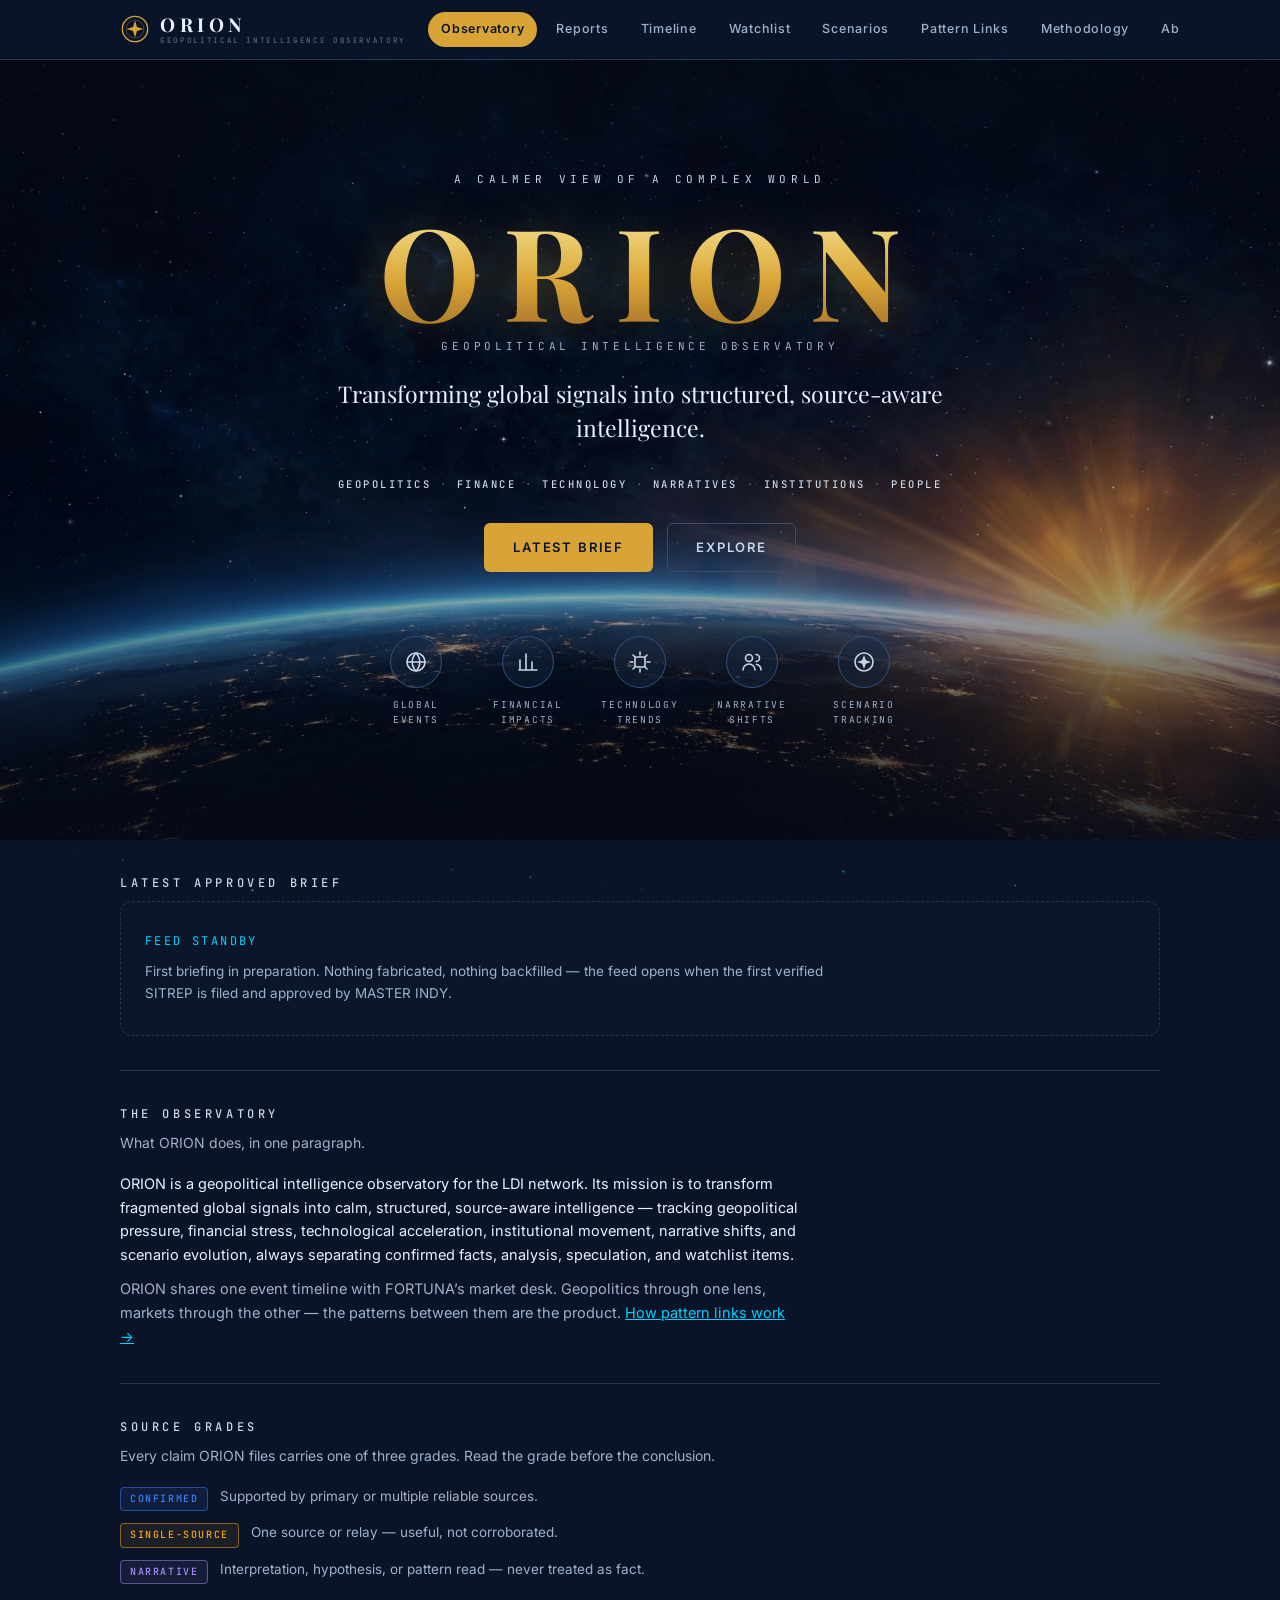
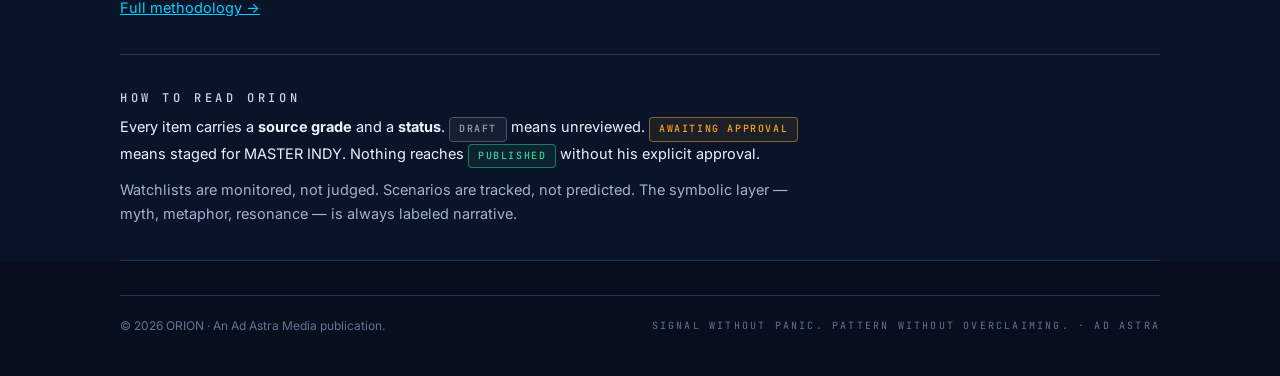
==== commit 1dadc155: "ORION visual pass 2: cinematic Earth-limb hero, Playfair gold wordmark, photographic report thumbs, " ====
--- a/index.html
+++ b/index.html
@@ -11,6 +11,7 @@
 <meta property="og:type" content="website">
 <meta property="og:url" content="https://ron-delhaye-studios.github.io/orion-reports/">
 <meta property="og:site_name" content="ORION">
+<meta property="og:image" content="https://ron-delhaye-studios.github.io/orion-reports/assets/img/hero-earth.jpg">
 <meta name="twitter:card" content="summary">
 <meta name="theme-color" content="#0A1428">
 <link rel="preconnect" href="https://fonts.googleapis.com"><link rel="preconnect" href="https://fonts.gstatic.com" crossorigin><link href="https://fonts.googleapis.com/css2?family=Playfair+Display:wght@600;700;800&family=Inter:wght@400;500;600;700&family=JetBrains+Mono:wght@400;500&display=swap" rel="stylesheet">
@@ -24,7 +25,7 @@
 <a class="brand" href=""><svg viewBox="0 0 32 32" fill="none" aria-hidden="true"><circle cx="16" cy="16" r="13.5" stroke="#D9A437" stroke-width="1.4"/><circle cx="16" cy="16" r="9.5" stroke="#D9A437" stroke-width="0.7" opacity="0.5"/><path d="M16 7l2.1 6.9L25 16l-6.9 2.1L16 25l-2.1-6.9L7 16l6.9-2.1z" fill="#D9A437"/></svg><span class="wm">ORION<small>GEOPOLITICAL INTELLIGENCE OBSERVATORY</small></span></a>
 <a class="nl on" href="">Observatory</a><a class="nl" href="reports/">Reports</a><a class="nl" href="timeline/">Timeline</a><a class="nl" href="watchlist/">Watchlist</a><a class="nl" href="watchlist/#scenarios">Scenarios</a><a class="nl" href="patterns/">Pattern Links</a><a class="nl" href="methodology/">Methodology</a><a class="nl" href="about/">About</a></div></nav>
 
-<div class="hero"><div class="limb"></div>
+<div class="hero">
   <div class="hero-kicker">A calmer view of a complex world</div>
   <div class="hero-title">ORION</div>
   <div class="hero-sub">Geopolitical Intelligence Observatory</div>
--- a/assets/css/orion.css
+++ b/assets/css/orion.css
@@ -79,8 +79,9 @@
   border:1px solid rgba(0,209,255,.35);border-radius:4px;padding:2px 8px;margin:2px 4px 2px 0;text-transform:uppercase}
 /* ---------- sample ribbon (honesty) ---------- */
 .sample{border-style:dashed;border-color:rgba(245,166,35,.55)!important}
-.sample-ribbon{display:block;font-family:"JetBrains Mono",monospace;font-size:10px;letter-spacing:.2em;color:var(--amber);
-  text-transform:uppercase;margin-bottom:10px}
+.sample-ribbon{display:inline-block;font-family:"JetBrains Mono",monospace;font-size:9px;letter-spacing:.18em;color:var(--amber);
+  text-transform:uppercase;margin-bottom:10px;border:1px solid rgba(245,166,35,.55);border-radius:4px;
+  padding:3px 9px;background:rgba(245,166,35,.07)}
 .sample-ribbon::before{content:"\25C8  "}
 /* ---------- empty / warn ---------- */
 .empty{border:1px dashed var(--line);border-radius:12px;padding:30px 24px;background:rgba(11,27,46,.5);margin-top:8px}
@@ -92,17 +93,18 @@
 .legend .row{display:flex;gap:12px;align-items:flex-start;margin:10px 0;font-size:13.5px;color:var(--dim)}
 .legend .row .badge{flex:none;margin-top:2px}
 /* ---------- hero ---------- */
-.hero{position:relative;overflow:hidden;text-align:center;padding:88px 20px 70px;
+.hero{position:relative;overflow:hidden;text-align:center;padding:110px 20px 96px;
+  min-height:min(92vh,780px);display:flex;flex-direction:column;justify-content:center;align-items:center;
   background:
-    radial-gradient(ellipse 130% 55% at 50% 122%, rgba(59,130,246,.30), rgba(59,130,246,.07) 45%, transparent 70%),
-    radial-gradient(ellipse 80% 30% at 50% 116%, rgba(217,164,55,.10), transparent 60%),
-    linear-gradient(180deg,#060b18 0%, #0A1428 60%, #0c1830 100%)}
-.hero .limb{position:absolute;left:-30%;right:-30%;bottom:-46%;height:70%;border-radius:50%;
-  border-top:2px solid rgba(140,190,255,.28);box-shadow:0 -6px 60px rgba(59,130,246,.25), 0 -2px 18px rgba(0,209,255,.18);
-  pointer-events:none}
+    linear-gradient(180deg,rgba(6,11,24,.74) 0%,rgba(6,11,24,.30) 34%,rgba(6,11,24,.16) 55%,rgba(6,11,24,.86) 100%),
+    url(../img/hero-earth.jpg) center 38%/cover no-repeat,
+    linear-gradient(180deg,#060b18,#0A1428)}
 .hero-kicker{font-family:"JetBrains Mono",monospace;font-size:11px;letter-spacing:.42em;color:var(--silver);text-transform:uppercase}
-.hero-title{font-size:clamp(58px,15vw,118px);font-weight:800;letter-spacing:.16em;color:var(--gold);
-  margin:14px 0 2px;text-shadow:0 0 50px rgba(217,164,55,.35);line-height:1}
+.hero-title{font-family:"Playfair Display",Georgia,serif;font-size:clamp(64px,16vw,128px);font-weight:700;letter-spacing:.18em;
+  margin:16px 0 4px;line-height:1;padding-left:.18em;
+  background:linear-gradient(180deg,#F6E3A6 0%,#E7C25E 35%,#D9A437 60%,#A8742A 100%);
+  -webkit-background-clip:text;background-clip:text;color:transparent;
+  filter:drop-shadow(0 2px 24px rgba(217,164,55,.32))}
 .hero-sub{font-family:"JetBrains Mono",monospace;font-size:11px;letter-spacing:.34em;color:var(--dim);text-transform:uppercase;margin-bottom:22px}
 .hero-tag{font-family:"Playfair Display",serif;font-size:clamp(17px,3.4vw,23px);color:var(--moon);max-width:620px;margin:0 auto 30px;line-height:1.5}
 .hero-cats{font-family:"JetBrains Mono",monospace;font-size:10.5px;letter-spacing:.24em;color:var(--faint);text-transform:uppercase;margin-bottom:30px}
@@ -137,6 +139,7 @@
 .thumb-energy{background:linear-gradient(135deg,#3d2c12,#0B1B2E 70%)}
 .thumb-tech{background:linear-gradient(135deg,#101d3f,#0B1B2E 70%)}
 .thumb-flag{background:linear-gradient(135deg,#2c1a2e,#0B1B2E 70%)}
+.thumb-img{background-size:cover;background-position:center}
 /* ---------- timeline ---------- */
 .tl{position:relative;margin-top:8px;padding-left:26px}
 .tl::before{content:"";position:absolute;left:8px;top:6px;bottom:6px;width:2px;
@@ -191,9 +194,9 @@
 ::selection{background:rgba(217,164,55,.3)}
 @media(max-width:640px){
   .rcard{flex-direction:column}
-  .rcard .thumb{width:100%;min-height:120px}
+  .rcard .thumb{width:100%;min-height:130px}
   .plink .kv{grid-template-columns:1fr}
-  .hero{padding:64px 16px 54px}
+  .hero{padding:72px 16px 60px;min-height:82vh}
 }
 @media (prefers-reduced-motion:reduce){
   html{scroll-behavior:auto}
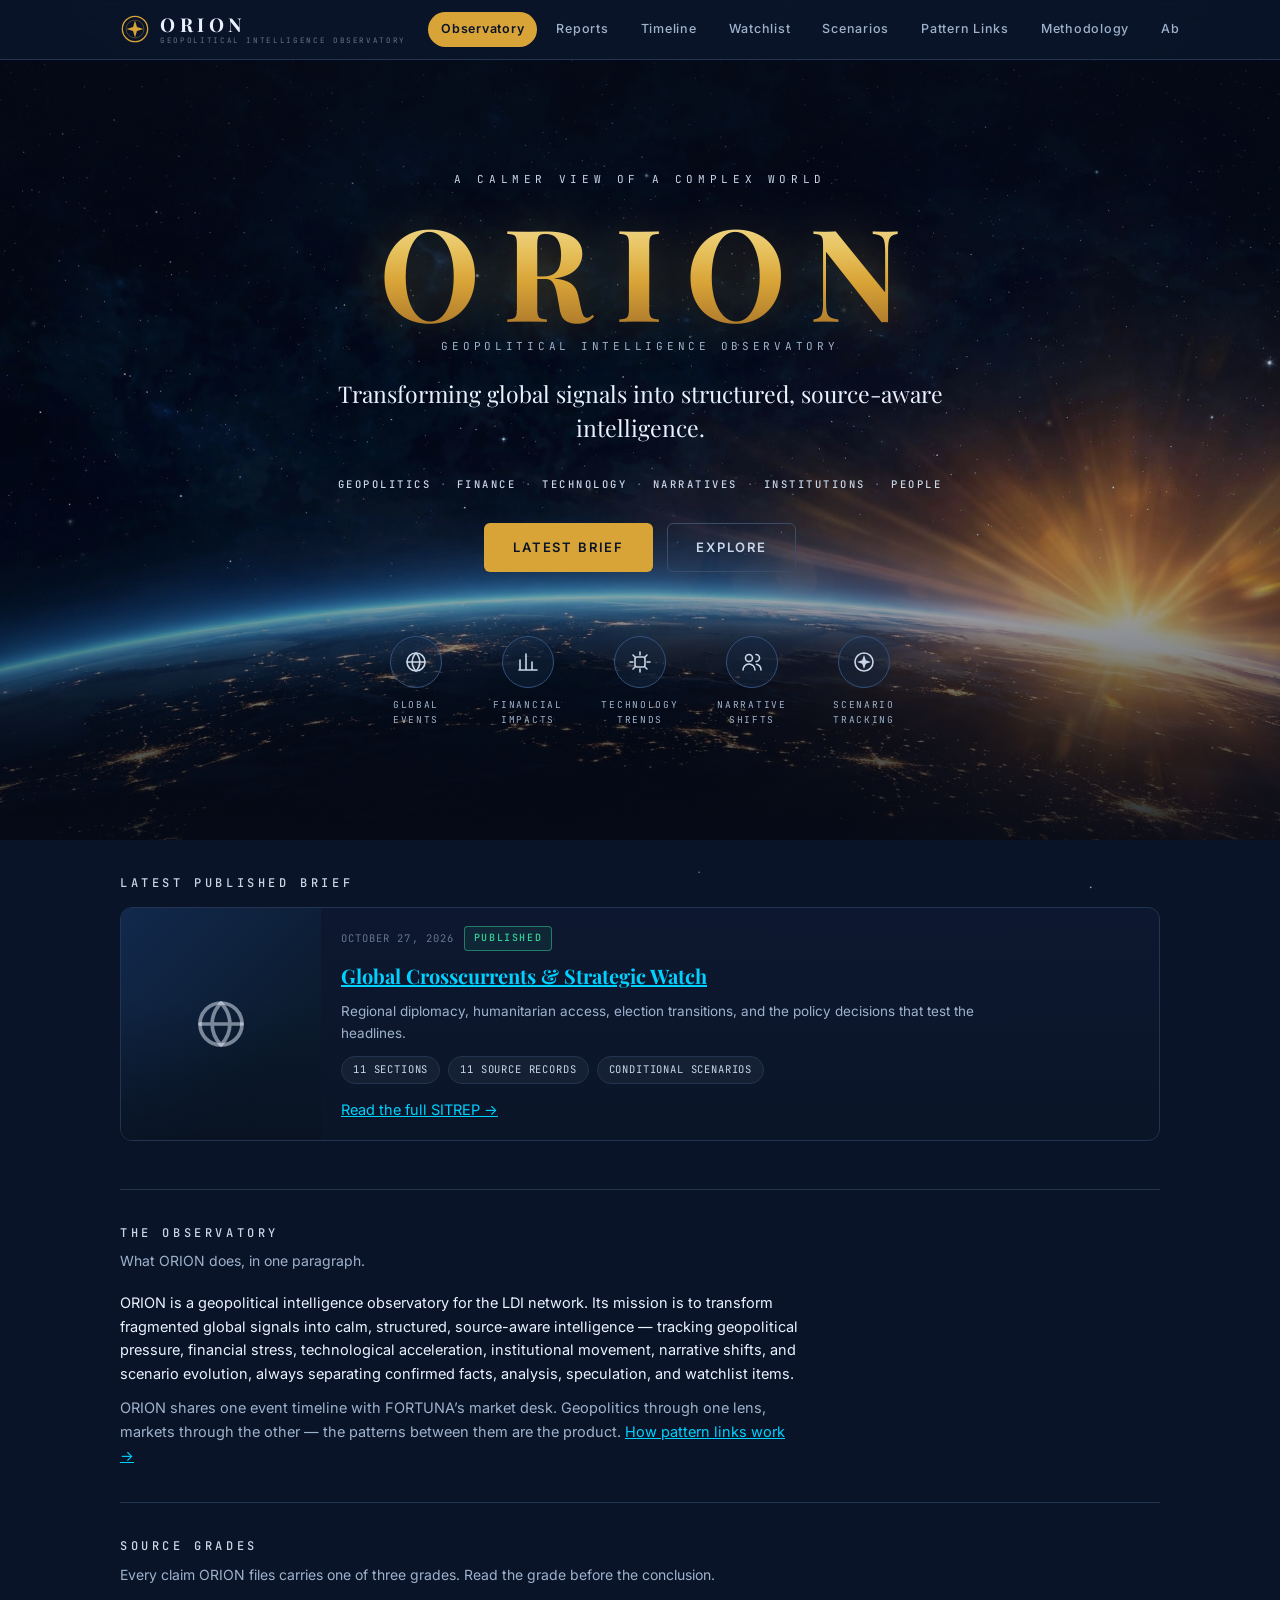
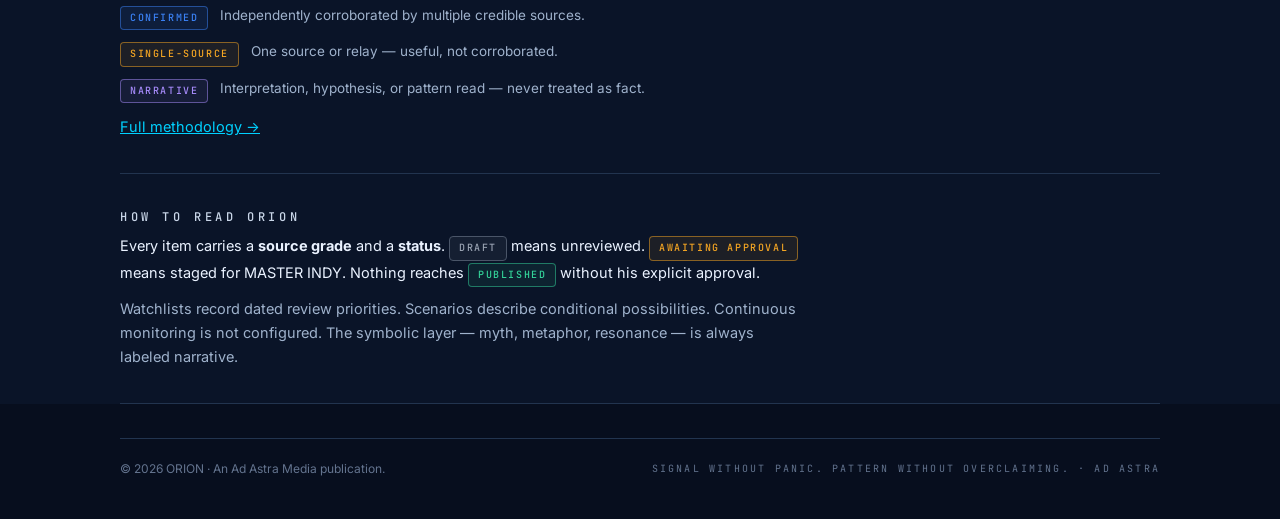
==== commit abc0b810: "Publish October 27 ORION SITREP, sources, timeline and strategic watch" ====
--- a/index.html
+++ b/index.html
@@ -27,7 +27,7 @@
 
 <div class="hero">
   <div class="hero-kicker">A calmer view of a complex world</div>
-  <div class="hero-title">ORION</div>
+  <h1 class="hero-title">ORION</h1>
   <div class="hero-sub">Geopolitical Intelligence Observatory</div>
   <p class="hero-tag">Transforming global signals into structured, source-aware intelligence.</p>
   <div class="hero-cats"><b>GEOPOLITICS</b> &middot; <b>FINANCE</b> &middot; <b>TECHNOLOGY</b> &middot; <b>NARRATIVES</b> &middot; <b>INSTITUTIONS</b> &middot; <b>PEOPLE</b></div>
@@ -46,13 +46,7 @@
 
 <div class="wrap">
 
-<section class="blk">
-  <h2 class="sec">Latest approved brief</h2>
-  <div class="empty">
-    <div class="t">FEED STANDBY</div>
-    <p>First briefing in preparation. Nothing fabricated, nothing backfilled &mdash; the feed opens when the first verified SITREP is filed and approved by MASTER INDY.</p>
-  </div>
-</section>
+<section class="blk"><h2 class="sec">Latest published brief</h2><article class="rcard" data-cat="geopolitics"><div class="thumb thumb-geo"><svg viewBox="0 0 24 24" fill="none" stroke="currentColor" stroke-width="1.6" stroke-linecap="round" stroke-linejoin="round"><circle cx="12" cy="12" r="9"/><path d="M3 12h18M12 3c2.5 2.6 3.8 5.7 3.8 9S14.5 18.4 12 21c-2.5-2.6-3.8-5.7-3.8-9S9.5 5.6 12 3z"/></svg></div><div class="tbody"><div class="meta"><time datetime="2026-10-27">October 27, 2026</time><span class="badge st-published">Published</span></div><h3><a href="reports/2026-10-27/">Global Crosscurrents &amp; Strategic Watch</a></h3><p class="sum">Regional diplomacy, humanitarian access, election transitions, and the policy decisions that test the headlines.</p><div class="chips"><span class="chip">11 sections</span><span class="chip">11 source records</span><span class="chip">Conditional scenarios</span></div><p style="margin-top:14px"><a href="reports/2026-10-27/">Read the full SITREP →</a></p></div></article></section>
 <section class="blk">
   <h2 class="sec">The observatory</h2>
   <p class="sub">What ORION does, in one paragraph.</p>
@@ -63,7 +57,7 @@
   <h2 class="sec">Source grades</h2>
   <p class="sub">Every claim ORION files carries one of three grades. Read the grade before the conclusion.</p>
   <div class="legend">
-    <div class="row"><span class="badge g-confirmed">Confirmed</span><span>Supported by primary or multiple reliable sources.</span></div>
+    <div class="row"><span class="badge g-confirmed">Confirmed</span><span>Independently corroborated by multiple credible sources.</span></div>
     <div class="row"><span class="badge g-single">Single-source</span><span>One source or relay &mdash; useful, not corroborated.</span></div>
     <div class="row"><span class="badge g-narrative">Narrative</span><span>Interpretation, hypothesis, or pattern read &mdash; never treated as fact.</span></div>
   </div>
@@ -72,7 +66,7 @@
 <section class="blk">
   <h2 class="sec">How to read ORION</h2>
   <p>Every item carries a <strong>source grade</strong> and a <strong>status</strong>. <span class="badge st-draft">Draft</span> means unreviewed. <span class="badge st-awaiting">Awaiting approval</span> means staged for MASTER INDY. Nothing reaches <span class="badge st-published">Published</span> without his explicit approval.</p>
-  <p class="dim" style="margin-top:10px">Watchlists are monitored, not judged. Scenarios are tracked, not predicted. The symbolic layer &mdash; myth, metaphor, resonance &mdash; is always labeled narrative.</p>
+  <p class="dim" style="margin-top:10px">Watchlists record dated review priorities. Scenarios describe conditional possibilities. Continuous monitoring is not configured. The symbolic layer &mdash; myth, metaphor, resonance &mdash; is always labeled narrative.</p>
 </section>
 
 </div>
--- a/assets/css/orion.css
+++ b/assets/css/orion.css
@@ -202,3 +202,18 @@
   html{scroll-behavior:auto}
   *{transition:none!important}
 }
+
+/* Published intelligence: readable long-form sections and source navigation. */
+.briefing{max-width:800px}.briefing h2{font-size:clamp(22px,4vw,30px);line-height:1.35;margin-bottom:20px}
+.briefing p{margin:14px 0;max-width:76ch}.briefing ul{padding-left:24px}.briefing li{margin:12px 0}
+.briefing table{display:block;max-width:100%;overflow-x:auto;border-collapse:collapse;margin:20px 0}
+.briefing th,.briefing td{border:1px solid var(--line);padding:12px;text-align:left;vertical-align:top;min-width:130px;font-size:13px}
+.report-toc{margin:30px 0;padding:24px;border:1px solid var(--line);border-radius:12px;background:var(--card)}
+.report-toc h2{font-size:20px;margin-bottom:12px}.report-toc ol{padding-left:24px;columns:2;column-gap:32px}
+.report-toc li{break-inside:avoid;margin-bottom:9px;font-size:13px}.report-toc a{color:var(--silver)}
+.source-list{padding-left:24px;max-width:800px}.source-list li{margin:22px 0;overflow-wrap:anywhere}
+.source-list p{font-size:13px}.source-ref{font-size:.85em;white-space:nowrap}
+.card p+p{margin-top:10px}.card b{color:var(--silver)}
+[id]{scroll-margin-top:95px}a:focus-visible,button:focus-visible{outline:2px solid var(--cyan);outline-offset:4px}
+@media(max-width:640px){.report-toc ol{columns:1}.report-toc{padding:18px}.briefing th,.briefing td{min-width:125px}}
+@media print{#stars,nav.top,.report-toc{display:none}body{color:#111;background:white}.wrap{max-width:none}p,h1,h2,h3,.dim{color:#111!important}a{color:#14528a}section.blk{break-inside:auto}.card{background:white;border:1px solid #ccc}.badge{color:#111}footer{background:white}}
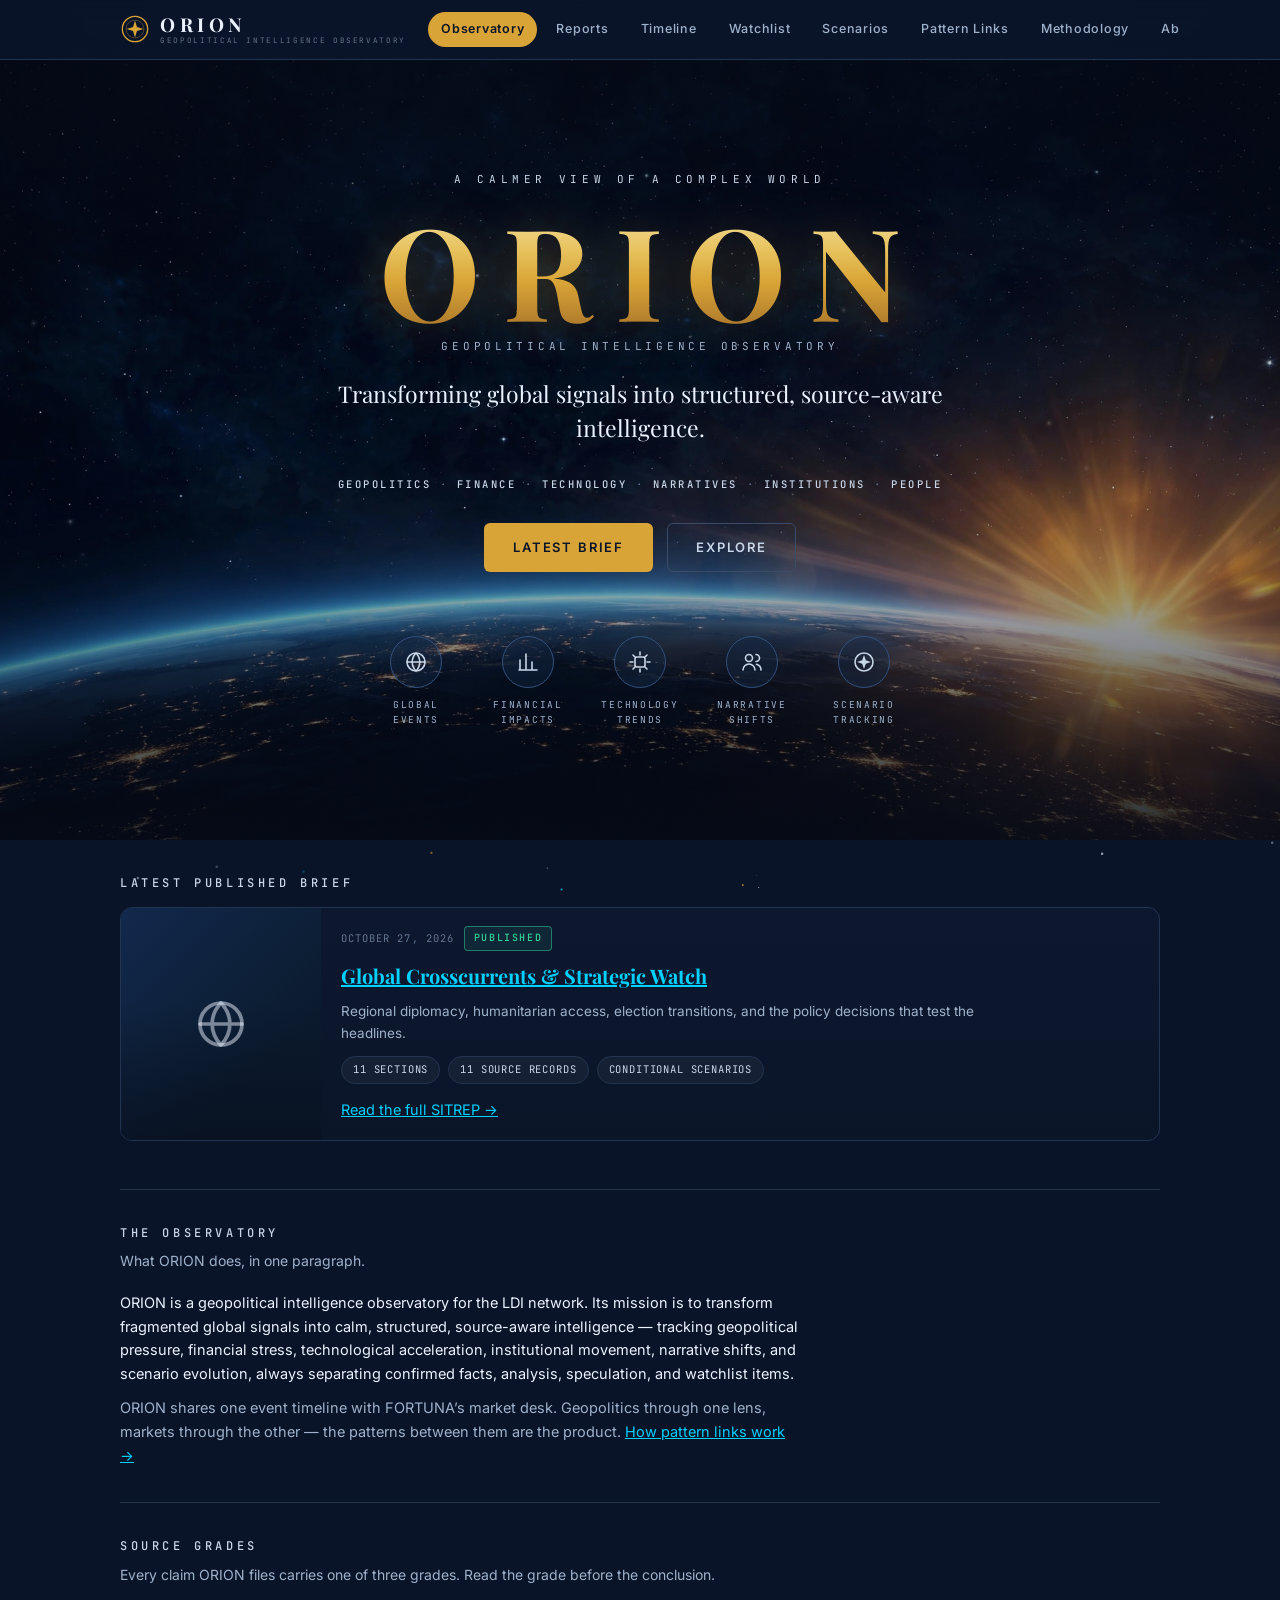
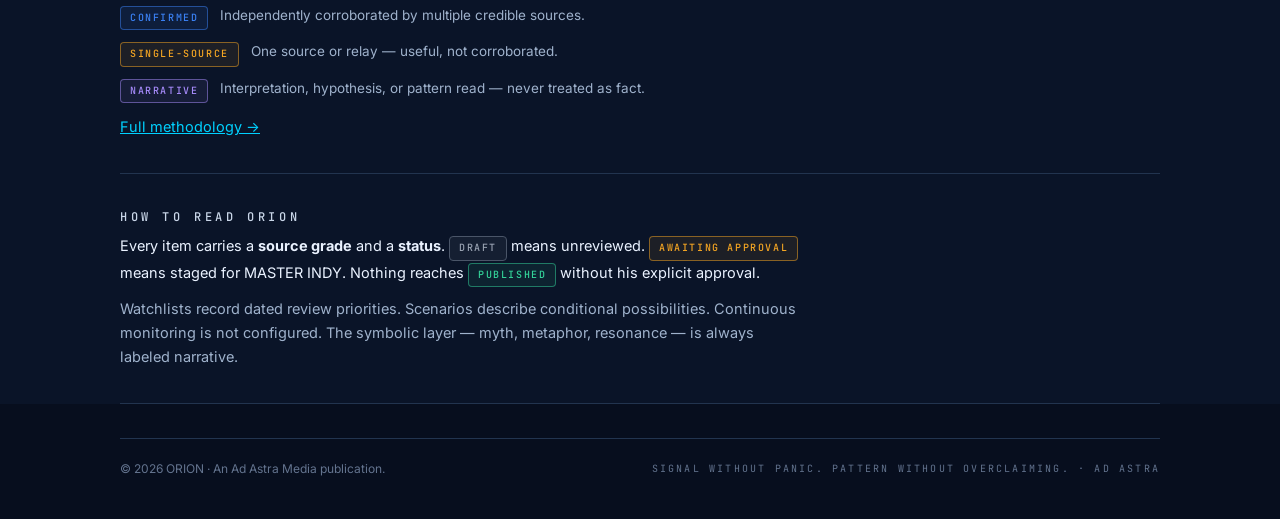
==== commit 722df0a2: "Version stylesheet URLs so published briefing layouts refresh reliably" ====
--- a/index.html
+++ b/index.html
@@ -15,7 +15,7 @@
 <meta name="twitter:card" content="summary">
 <meta name="theme-color" content="#0A1428">
 <link rel="preconnect" href="https://fonts.googleapis.com"><link rel="preconnect" href="https://fonts.gstatic.com" crossorigin><link href="https://fonts.googleapis.com/css2?family=Playfair+Display:wght@600;700;800&family=Inter:wght@400;500;600;700&family=JetBrains+Mono:wght@400;500&display=swap" rel="stylesheet">
-<link rel="stylesheet" href="assets/css/orion.css">
+<link rel="stylesheet" href="assets/css/orion.css?v=4f0955f27514">
 <script src="assets/js/analytics-config.js" defer></script>
 <script src="assets/js/analytics.js" defer></script>
 </head>
